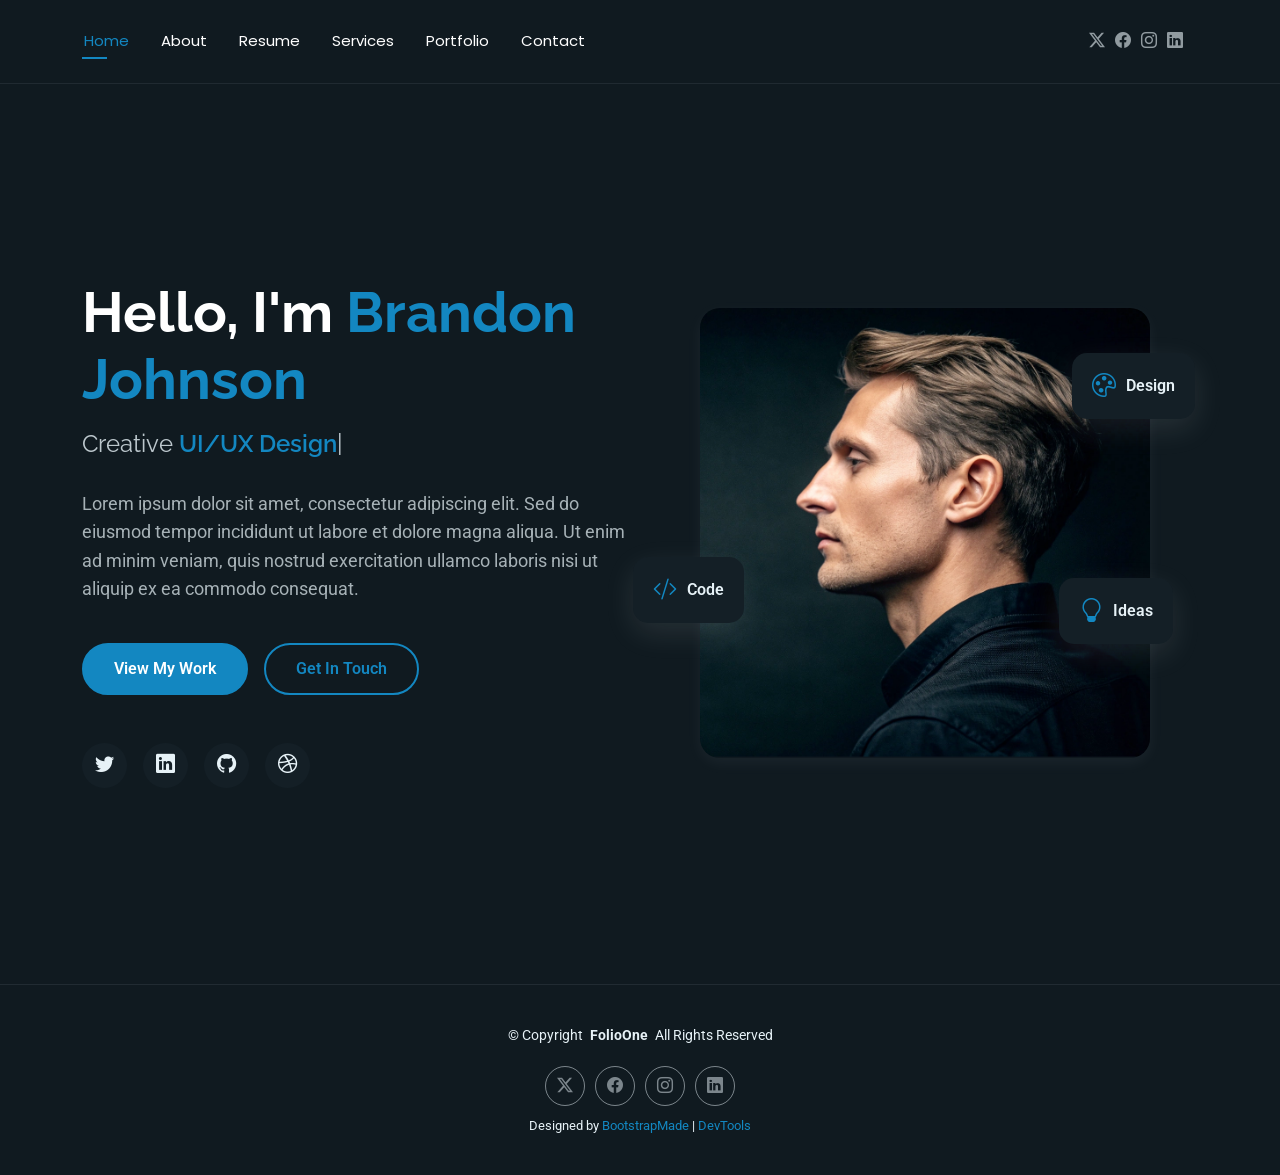
==== index.html @ 1cc1bbe4 "Move portfolio site to repository root Co-authored-by: Copilot <223556219+Copilot@users.noreply.gith" ====
<!DOCTYPE html>
<html lang="en">

<head>
  <meta charset="utf-8">
  <meta content="width=device-width, initial-scale=1.0" name="viewport">
  <title>Index - FolioOne Bootstrap Template</title>
  <meta name="description" content="">
  <meta name="keywords" content="">

  <!-- Favicons -->
  <link href="assets/img/favicon.png" rel="icon">
  <link href="assets/img/apple-touch-icon.png" rel="apple-touch-icon">

  <!-- Fonts -->
  <link href="https://fonts.googleapis.com" rel="preconnect">
  <link href="https://fonts.gstatic.com" rel="preconnect" crossorigin>
  <link href="https://fonts.googleapis.com/css2?family=Roboto:ital,wght@0,100;0,300;0,400;0,500;0,700;0,900;1,100;1,300;1,400;1,500;1,700;1,900&family=Poppins:ital,wght@0,100;0,200;0,300;0,400;0,500;0,600;0,700;0,800;0,900;1,100;1,200;1,300;1,400;1,500;1,600;1,700;1,800;1,900&family=Raleway:ital,wght@0,100;0,200;0,300;0,400;0,500;0,600;0,700;0,800;0,900;1,100;1,200;1,300;1,400;1,500;1,600;1,700;1,800;1,900&display=swap" rel="stylesheet">

  <!-- Vendor CSS Files -->
  <link href="assets/vendor/bootstrap/css/bootstrap.min.css" rel="stylesheet">
  <link href="assets/vendor/bootstrap-icons/bootstrap-icons.css" rel="stylesheet">
  <link href="assets/vendor/aos/aos.css" rel="stylesheet">
  <link href="assets/vendor/swiper/swiper-bundle.min.css" rel="stylesheet">
  <link href="assets/vendor/glightbox/css/glightbox.min.css" rel="stylesheet">

  <!-- Main CSS File -->
  <link href="assets/css/main.css" rel="stylesheet">

  <!-- =======================================================
  * Template Name: FolioOne
  * Template URL: https://bootstrapmade.com/folioone-bootstrap-portfolio-website-template/
  * Updated: Aug 23 2025 with Bootstrap v5.3.7
  * Author: BootstrapMade.com
  * License: https://bootstrapmade.com/license/
  ======================================================== -->
</head>

<body class="index-page">

  <header id="header" class="header d-flex align-items-center light-background sticky-top">
    <div class="container position-relative d-flex align-items-center justify-content-between">

      <!-- <a href="index.html" class="logo d-flex align-items-center me-auto me-xl-0">
      <img src="assets/img/logo.webp" alt="">
      <h1 class="sitename">FolioOne</h1> 
    </a> -->

      <nav id="navmenu" class="navmenu">
        <ul>
          <li><a href="index.html" class="active">Home</a></li>
          <li><a href="about.html">About</a></li>
          <li><a href="resume.html">Resume</a></li>
          <li><a href="services.html">Services</a></li>
          <li><a href="portfolio.html">Portfolio</a></li>
          <li><a href="contact.html">Contact</a></li>
        </ul>
        <i class="mobile-nav-toggle d-xl-none bi bi-list"></i>
      </nav>

      <div class="header-social-links">
        <a href="#" class="twitter"><i class="bi bi-twitter-x"></i></a>
        <a href="#" class="facebook"><i class="bi bi-facebook"></i></a>
        <a href="#" class="instagram"><i class="bi bi-instagram"></i></a>
        <a href="#" class="linkedin"><i class="bi bi-linkedin"></i></a>
      </div>

    </div>
  </header>

  <main class="main">

    <!-- Hero Section -->
    <section id="hero" class="hero section">

      <div class="container" data-aos="fade-up" data-aos-delay="100">

        <div class="row gy-4 align-items-center">
          <div class="col-lg-6 order-2 order-lg-1">
            <div class="hero-content">
              <h1 data-aos="fade-up" data-aos-delay="200">Hello, I'm <span class="highlight">Brandon Johnson</span></h1>
              <h2 data-aos="fade-up" data-aos-delay="300">Creative <span class="typed" data-typed-items="UI/UX Designer, Web Developer, Digital Artist, Brand Strategist"></span></h2>
              <p data-aos="fade-up" data-aos-delay="400">Lorem ipsum dolor sit amet, consectetur adipiscing elit. Sed do eiusmod tempor incididunt ut labore et dolore magna aliqua. Ut enim ad minim veniam, quis nostrud exercitation ullamco laboris nisi ut aliquip ex ea commodo consequat.</p>
              <div class="hero-actions" data-aos="fade-up" data-aos-delay="500">
                <a href="portfolio.html" class="btn btn-primary">View My Work</a>
                <a href="contact.html" class="btn btn-outline">Get In Touch</a>
              </div>
              <div class="social-links" data-aos="fade-up" data-aos-delay="600">
                <a href="#"><i class="bi bi-twitter"></i></a>
                <a href="#"><i class="bi bi-linkedin"></i></a>
                <a href="#"><i class="bi bi-github"></i></a>
                <a href="#"><i class="bi bi-dribbble"></i></a>
              </div>
            </div>
          </div>
          <div class="col-lg-6 order-1 order-lg-2">
            <div class="hero-image" data-aos="zoom-in" data-aos-delay="300">
              <div class="image-wrapper">
                <img src="assets/img/profile/profile-square-11.webp" alt="Sarah Mitchell" class="img-fluid">
                <div class="floating-elements">
                  <div class="floating-card design" data-aos="fade-left" data-aos-delay="700">
                    <i class="bi bi-palette"></i>
                    <span>Design</span>
                  </div>
                  <div class="floating-card code" data-aos="fade-right" data-aos-delay="800">
                    <i class="bi bi-code-slash"></i>
                    <span>Code</span>
                  </div>
                  <div class="floating-card creativity" data-aos="fade-up" data-aos-delay="900">
                    <i class="bi bi-lightbulb"></i>
                    <span>Ideas</span>
                  </div>
                </div>
              </div>
            </div>
          </div>
        </div>

      </div>

    </section><!-- /Hero Section -->

  </main>

  <footer id="footer" class="footer">

    <div class="container">
      <div class="copyright text-center ">
        <p>© <span>Copyright</span> <strong class="px-1 sitename">FolioOne</strong> <span>All Rights Reserved<br></span></p>
      </div>
      <div class="social-links d-flex justify-content-center">
        <a href=""><i class="bi bi-twitter-x"></i></a>
        <a href=""><i class="bi bi-facebook"></i></a>
        <a href=""><i class="bi bi-instagram"></i></a>
        <a href=""><i class="bi bi-linkedin"></i></a>
      </div>
      <div class="credits">
        <!-- All the links in the footer should remain intact. -->
        <!-- You can delete the links only if you've purchased the pro version. -->
        <!-- Licensing information: https://bootstrapmade.com/license/ -->
        <!-- Purchase the pro version with working PHP/AJAX contact form: [buy-url] -->
        Designed by <a href="https://bootstrapmade.com/">BootstrapMade</a> | <a href="https://bootstrapmade.com/tools/">DevTools</a>
      </div>
    </div>

  </footer>

  <!-- Scroll Top -->
  <a href="#" id="scroll-top" class="scroll-top d-flex align-items-center justify-content-center"><i class="bi bi-arrow-up-short"></i></a>

  <!-- Preloader -->
  <div id="preloader"></div>

  <!-- Vendor JS Files -->
  <script src="assets/vendor/bootstrap/js/bootstrap.bundle.min.js"></script>
  <script src="assets/vendor/php-email-form/validate.js"></script>
  <script src="assets/vendor/aos/aos.js"></script>
  <script src="assets/vendor/typed.js/typed.umd.js"></script>
  <script src="assets/vendor/waypoints/noframework.waypoints.js"></script>
  <script src="assets/vendor/purecounter/purecounter_vanilla.js"></script>
  <script src="assets/vendor/swiper/swiper-bundle.min.js"></script>
  <script src="assets/vendor/imagesloaded/imagesloaded.pkgd.min.js"></script>
  <script src="assets/vendor/isotope-layout/isotope.pkgd.min.js"></script>
  <script src="assets/vendor/glightbox/js/glightbox.min.js"></script>

  <!-- Main JS File -->
  <script src="assets/js/main.js"></script>

</body>

</html>
---- assets/css/main.css ----
/**
* Template Name: FolioOne
* Template URL: https://bootstrapmade.com/folioone-bootstrap-portfolio-website-template/
* Updated: Aug 23 2025 with Bootstrap v5.3.7
* Author: BootstrapMade.com
* License: https://bootstrapmade.com/license/
*/

/*--------------------------------------------------------------
# Font & Color Variables
# Help: https://bootstrapmade.com/color-system/
--------------------------------------------------------------*/
/* Fonts */
:root {
  --default-font: "Roboto",  system-ui, -apple-system, "Segoe UI", Roboto, "Helvetica Neue", Arial, "Noto Sans", "Liberation Sans", sans-serif, "Apple Color Emoji", "Segoe UI Emoji", "Segoe UI Symbol", "Noto Color Emoji";
  --heading-font: "Raleway",  sans-serif;
  --nav-font: "Poppins",  sans-serif;
}

/* Global Colors - The following color variables are used throughout the website. Updating them here will change the color scheme of the entire website */
:root { 
  --background-color: #101a20; /* Background color for the entire website, including individual sections */
  --default-color: #e7f2f7; /* Default color used for the majority of the text content across the entire website */
  --heading-color: #ffffff; /* Color for headings, subheadings and title throughout the website */
  --accent-color: #1387c1; /* Accent color that represents your brand on the website. It's used for buttons, links, and other elements that need to stand out */
  --surface-color: #141f26; /* The surface color is used as a background of boxed elements within sections, such as cards, icon boxes, or other elements that require a visual separation from the global background. */
  --contrast-color: #ffffff; /* Contrast color for text, ensuring readability against backgrounds of accent, heading, or default colors. */
}

/* Nav Menu Colors - The following color variables are used specifically for the navigation menu. They are separate from the global colors to allow for more customization options */
:root {
  --nav-color: #ffffff;  /* The default color of the main navmenu links */
  --nav-hover-color: #1387c1; /* Applied to main navmenu links when they are hovered over or active */
  --nav-mobile-background-color: #213642; /* Used as the background color for mobile navigation menu */
  --nav-dropdown-background-color: #051117; /* Used as the background color for dropdown items that appear when hovering over primary navigation items */
  --nav-dropdown-color: #e7f2f7; /* Used for navigation links of the dropdown items in the navigation menu. */
  --nav-dropdown-hover-color: #1387c1; /* Similar to --nav-hover-color, this color is applied to dropdown navigation links when they are hovered over. */
}

/* Color Presets - These classes override global colors when applied to any section or element, providing reuse of the sam color scheme. */

.light-background {
  --background-color: #142027;
  --surface-color: #325264;
}

.dark-background {
  --background-color: #0b1419;
  --default-color: #ffffff;
  --heading-color: #ffffff;
  --surface-color: #252525;
  --contrast-color: #ffffff;
}

/* Smooth scroll */
:root {
  scroll-behavior: smooth;
}

/*--------------------------------------------------------------
# General Styling & Shared Classes
--------------------------------------------------------------*/
body {
  color: var(--default-color);
  background-color: var(--background-color);
  font-family: var(--default-font);
}

a {
  color: var(--accent-color);
  text-decoration: none;
  transition: 0.3s;
}

a:hover {
  color: color-mix(in srgb, var(--accent-color), transparent 25%);
  text-decoration: none;
}

h1,
h2,
h3,
h4,
h5,
h6 {
  color: var(--heading-color);
  font-family: var(--heading-font);
}

/* PHP Email Form Messages
------------------------------*/
.php-email-form .error-message {
  display: none;
  background: #df1529;
  color: #ffffff;
  text-align: left;
  padding: 15px;
  margin-bottom: 24px;
  font-weight: 600;
}

.php-email-form .sent-message {
  display: none;
  color: #ffffff;
  background: #059652;
  text-align: center;
  padding: 15px;
  margin-bottom: 24px;
  font-weight: 600;
}

.php-email-form .loading {
  display: none;
  background: var(--surface-color);
  text-align: center;
  padding: 15px;
  margin-bottom: 24px;
}

.php-email-form .loading:before {
  content: "";
  display: inline-block;
  border-radius: 50%;
  width: 24px;
  height: 24px;
  margin: 0 10px -6px 0;
  border: 3px solid var(--accent-color);
  border-top-color: var(--surface-color);
  animation: php-email-form-loading 1s linear infinite;
}

@keyframes php-email-form-loading {
  0% {
    transform: rotate(0deg);
  }

  100% {
    transform: rotate(360deg);
  }
}

/*--------------------------------------------------------------
# Global Header
--------------------------------------------------------------*/
.header {
  --background-color: rgba(255, 255, 255, 0);
  color: var(--default-color);
  background-color: var(--background-color);
  padding: 15px 0;
  transition: all 0.5s;
  z-index: 997;
  border-bottom: 1px solid color-mix(in srgb, var(--default-color), transparent 92%);
}

.header .logo {
  line-height: 1;
}

.header .logo img {
  max-height: 36px;
  margin-right: 8px;
}

.header .logo h1 {
  font-size: 32px;
  margin: 0;
  font-weight: 400;
  color: var(--heading-color);
}

.header .header-social-links {
  padding-right: 15px;
}

.header .header-social-links a {
  color: color-mix(in srgb, var(--default-color), transparent 40%);
  padding-left: 6px;
  display: inline-block;
  transition: 0.3s;
  font-size: 16px;
}

.header .header-social-links a:hover {
  color: var(--default-color);
}

.header .header-social-links a i {
  line-height: 0px;
}

@media (max-width: 1200px) {
  .header .logo {
    order: 1;
  }

  .header .header-social-links {
    order: 2;
  }

  .header .navmenu {
    order: 3;
  }
}

/* Global Header on Scroll
------------------------------*/
.scrolled .header {
  --background-color: rgba(16, 26, 32, 0.9);
}

/*--------------------------------------------------------------
# Navigation Menu
--------------------------------------------------------------*/
/* Desktop Navigation */
@media (min-width: 1200px) {
  .navmenu {
    padding: 0;
  }

  .navmenu ul {
    margin: 0;
    padding: 0;
    display: flex;
    list-style: none;
    align-items: center;
  }

  .navmenu li {
    position: relative;
  }

  .navmenu>ul>li {
    white-space: nowrap;
    padding: 15px 28px 15px 0;
  }

  .navmenu>ul>li:last-child {
    padding-right: 0;
  }

  .navmenu a,
  .navmenu a:focus {
    color: var(--nav-color);
    font-size: 15px;
    padding: 0 2px;
    font-family: var(--nav-font);
    font-weight: 400;
    display: flex;
    align-items: center;
    justify-content: space-between;
    white-space: nowrap;
    transition: 0.3s;
    position: relative;
  }

  .navmenu a i,
  .navmenu a:focus i {
    font-size: 12px;
    line-height: 0;
    margin-left: 5px;
    transition: 0.3s;
  }

  .navmenu>ul>li>a:before {
    content: "";
    position: absolute;
    height: 2px;
    bottom: -6px;
    left: 0;
    background-color: var(--nav-hover-color);
    visibility: hidden;
    width: 0px;
    transition: all 0.3s ease-in-out 0s;
  }

  .navmenu a:hover:before,
  .navmenu li:hover>a:before,
  .navmenu .active:before {
    visibility: visible;
    width: 25px;
  }

  .navmenu li:hover>a,
  .navmenu .active,
  .navmenu .active:focus {
    color: var(--nav-hover-color);
  }

  .navmenu .dropdown ul {
    margin: 0;
    padding: 10px 0;
    background: var(--nav-dropdown-background-color);
    display: block;
    position: absolute;
    visibility: hidden;
    left: -5px;
    top: 130%;
    opacity: 0;
    transition: 0.3s;
    border-radius: 4px;
    z-index: 99;
    box-shadow: 0px 0px 30px rgba(0, 0, 0, 0.1);
  }

  .navmenu .dropdown ul li {
    min-width: 200px;
  }

  .navmenu .dropdown ul a {
    padding: 10px 20px;
    font-size: 15px;
    text-transform: none;
    color: var(--nav-dropdown-color);
  }

  .navmenu .dropdown ul a i {
    font-size: 12px;
  }

  .navmenu .dropdown ul a:hover,
  .navmenu .dropdown ul .active:hover,
  .navmenu .dropdown ul li:hover>a {
    color: var(--nav-dropdown-hover-color);
  }

  .navmenu .dropdown:hover>ul {
    opacity: 1;
    top: 100%;
    visibility: visible;
  }

  .navmenu .dropdown .dropdown ul {
    top: 0;
    left: -90%;
    visibility: hidden;
  }

  .navmenu .dropdown .dropdown:hover>ul {
    opacity: 1;
    top: 0;
    left: -100%;
    visibility: visible;
  }
}

/* Mobile Navigation */
@media (max-width: 1199px) {
  .mobile-nav-toggle {
    color: var(--nav-color);
    font-size: 28px;
    line-height: 0;
    margin-right: 10px;
    cursor: pointer;
    transition: color 0.3s;
  }

  .navmenu {
    padding: 0;
    z-index: 9997;
  }

  .navmenu ul {
    display: none;
    list-style: none;
    position: absolute;
    inset: 60px 20px 20px 20px;
    padding: 10px 0;
    margin: 0;
    border-radius: 6px;
    background-color: var(--nav-mobile-background-color);
    border: 1px solid color-mix(in srgb, var(--default-color), transparent 90%);
    box-shadow: none;
    overflow-y: auto;
    transition: 0.3s;
    z-index: 9998;
  }

  .navmenu a,
  .navmenu a:focus {
    color: var(--nav-dropdown-color);
    padding: 10px 20px;
    font-family: var(--nav-font);
    font-size: 17px;
    font-weight: 500;
    display: flex;
    align-items: center;
    justify-content: space-between;
    white-space: nowrap;
    transition: 0.3s;
  }

  .navmenu a i,
  .navmenu a:focus i {
    font-size: 12px;
    line-height: 0;
    margin-left: 5px;
    width: 30px;
    height: 30px;
    display: flex;
    align-items: center;
    justify-content: center;
    border-radius: 50%;
    transition: 0.3s;
    background-color: color-mix(in srgb, var(--accent-color), transparent 90%);
  }

  .navmenu a i:hover,
  .navmenu a:focus i:hover {
    background-color: var(--accent-color);
    color: var(--contrast-color);
  }

  .navmenu a:hover,
  .navmenu .active,
  .navmenu .active:focus {
    color: var(--nav-dropdown-hover-color);
  }

  .navmenu .active i,
  .navmenu .active:focus i {
    background-color: var(--accent-color);
    color: var(--contrast-color);
    transform: rotate(180deg);
  }

  .navmenu .dropdown ul {
    position: static;
    display: none;
    z-index: 99;
    padding: 10px 0;
    margin: 10px 20px;
    background-color: var(--nav-dropdown-background-color);
    transition: all 0.5s ease-in-out;
  }

  .navmenu .dropdown ul ul {
    background-color: rgba(33, 37, 41, 0.1);
  }

  .navmenu .dropdown>.dropdown-active {
    display: block;
    background-color: rgba(33, 37, 41, 0.03);
  }

  .mobile-nav-active {
    overflow: hidden;
  }

  .mobile-nav-active .mobile-nav-toggle {
    color: #fff;
    position: absolute;
    font-size: 32px;
    top: 15px;
    right: 15px;
    margin-right: 0;
    z-index: 9999;
  }

  .mobile-nav-active .navmenu {
    position: fixed;
    overflow: hidden;
    inset: 0;
    background: rgba(33, 37, 41, 0.8);
    transition: 0.3s;
  }

  .mobile-nav-active .navmenu>ul {
    display: block;
  }
}

/*--------------------------------------------------------------
# Global Footer
--------------------------------------------------------------*/
.footer {
  color: var(--default-color);
  background-color: var(--background-color);
  font-size: 14px;
  padding: 40px 0;
  position: relative;
  border-top: 1px solid color-mix(in srgb, var(--default-color), transparent 92%);
}

.footer .copyright p {
  margin-bottom: 0;
}

.footer .social-links {
  margin-top: 20px;
}

.footer .social-links a {
  display: flex;
  align-items: center;
  justify-content: center;
  width: 40px;
  height: 40px;
  border-radius: 50%;
  border: 1px solid color-mix(in srgb, var(--default-color), transparent 50%);
  font-size: 16px;
  color: color-mix(in srgb, var(--default-color), transparent 50%);
  margin: 0 5px;
  transition: 0.3s;
}

.footer .social-links a:hover {
  color: var(--accent-color);
  border-color: var(--accent-color);
}

.footer .credits {
  margin-top: 10px;
  font-size: 13px;
  text-align: center;
}

/*--------------------------------------------------------------
# Preloader
--------------------------------------------------------------*/
#preloader {
  position: fixed;
  inset: 0;
  z-index: 9999;
  overflow: hidden;
  background-color: var(--background-color);
  transition: all 0.6s ease-out;
  width: 100%;
  height: 100vh;
}

#preloader:before,
#preloader:after {
  content: "";
  position: absolute;
  border: 4px solid var(--accent-color);
  border-radius: 50%;
  animation: animate-preloader 2s cubic-bezier(0, 0.2, 0.8, 1) infinite;
}

#preloader:after {
  animation-delay: -0.5s;
}

@keyframes animate-preloader {
  0% {
    width: 10px;
    height: 10px;
    top: calc(50% - 5px);
    left: calc(50% - 5px);
    opacity: 1;
  }

  100% {
    width: 72px;
    height: 72px;
    top: calc(50% - 36px);
    left: calc(50% - 36px);
    opacity: 0;
  }
}

/*--------------------------------------------------------------
# Scroll Top Button
--------------------------------------------------------------*/
.scroll-top {
  position: fixed;
  visibility: hidden;
  opacity: 0;
  right: 15px;
  bottom: -15px;
  z-index: 99999;
  background-color: var(--accent-color);
  width: 44px;
  height: 44px;
  border-radius: 50px;
  transition: all 0.4s;
}

.scroll-top i {
  font-size: 24px;
  color: var(--contrast-color);
  line-height: 0;
}

.scroll-top:hover {
  background-color: color-mix(in srgb, var(--accent-color), transparent 20%);
  color: var(--contrast-color);
}

.scroll-top.active {
  visibility: visible;
  opacity: 1;
  bottom: 15px;
}

/*--------------------------------------------------------------
# Disable aos animation delay on mobile devices
--------------------------------------------------------------*/
@media screen and (max-width: 768px) {
  [data-aos-delay] {
    transition-delay: 0 !important;
  }
}

/*--------------------------------------------------------------
# Global Page Titles & Breadcrumbs
--------------------------------------------------------------*/
.page-title {
  color: var(--default-color);
  background-color: var(--background-color);
  position: relative;
}

.page-title .heading {
  padding: 80px 0;
  border-top: 1px solid color-mix(in srgb, var(--default-color), transparent 90%);
}

.page-title .heading h1 {
  font-size: 38px;
  font-weight: 700;
}

.page-title nav {
  background-color: color-mix(in srgb, var(--default-color), transparent 96%);
  padding: 20px 0;
}

.page-title nav ol {
  display: flex;
  flex-wrap: wrap;
  list-style: none;
  padding: 0;
  margin: 0;
  font-size: 16px;
  font-weight: 400;
}

.page-title nav ol li+li {
  padding-left: 10px;
}

.page-title nav ol li+li::before {
  content: "/";
  display: inline-block;
  padding-right: 10px;
  color: color-mix(in srgb, var(--default-color), transparent 70%);
}

/*--------------------------------------------------------------
# Global Sections
--------------------------------------------------------------*/
section,
.section {
  color: var(--default-color);
  background-color: var(--background-color);
  padding: 60px 0;
  scroll-margin-top: 100px;
  overflow: clip;
}

@media (max-width: 1199px) {

  section,
  .section {
    scroll-margin-top: 66px;
  }
}

/*--------------------------------------------------------------
# Global Section Titles
--------------------------------------------------------------*/
.section-title {
  text-align: center;
  padding-bottom: 60px;
  position: relative;
}

.section-title h2 {
  font-size: 3.5rem;
  font-weight: 400;
  line-height: 1.2;
  color: var(--heading-color);
  margin-bottom: 1.5rem;
  letter-spacing: -1px;
}

@media (max-width: 768px) {
  .section-title h2 {
    font-size: 2.5rem;
  }
}

.section-title p {
  font-size: 1.125rem;
  line-height: 1.8;
  color: color-mix(in srgb, var(--default-color), transparent 25%);
  max-width: 900px;
  margin: 0 auto;
  text-wrap: balance;
}

/*--------------------------------------------------------------
# Hero Section
--------------------------------------------------------------*/
.hero {
  padding: 80px 0;
  min-height: 100vh;
  display: flex;
  align-items: center;
}

.hero .hero-content h1 {
  font-size: 3.5rem;
  font-weight: 700;
  margin-bottom: 1rem;
  line-height: 1.2;
}

.hero .hero-content h1 .highlight {
  color: var(--accent-color);
  position: relative;
}

.hero .hero-content h1 .highlight::after {
  content: "";
  position: absolute;
  bottom: 0;
  left: 0;
  width: 100%;
  height: 3px;
  background: linear-gradient(90deg, var(--accent-color), color-mix(in srgb, var(--accent-color), transparent 50%));
  border-radius: 2px;
}

@media (max-width: 768px) {
  .hero .hero-content h1 {
    font-size: 2.5rem;
  }
}

.hero .hero-content h2 {
  font-size: 1.5rem;
  font-weight: 400;
  margin-bottom: 2rem;
  color: color-mix(in srgb, var(--default-color), transparent 20%);
}

.hero .hero-content h2 .typed {
  color: var(--accent-color);
  font-weight: 600;
}

@media (max-width: 768px) {
  .hero .hero-content h2 {
    font-size: 1.25rem;
  }
}

.hero .hero-content p {
  font-size: 1.1rem;
  line-height: 1.6;
  margin-bottom: 2.5rem;
  color: color-mix(in srgb, var(--default-color), transparent 30%);
}

.hero .hero-actions {
  display: flex;
  gap: 1rem;
  margin-bottom: 3rem;
}

.hero .hero-actions .btn {
  padding: 12px 30px;
  border-radius: 50px;
  font-weight: 600;
  text-decoration: none;
  transition: all 0.3s ease;
  border: 2px solid;
}

.hero .hero-actions .btn.btn-primary {
  background: var(--accent-color);
  color: var(--contrast-color);
  border-color: var(--accent-color);
}

.hero .hero-actions .btn.btn-primary:hover {
  background: color-mix(in srgb, var(--accent-color), black 15%);
  border-color: color-mix(in srgb, var(--accent-color), black 15%);
  transform: translateY(-2px);
}

.hero .hero-actions .btn.btn-outline {
  background: transparent;
  color: var(--accent-color);
  border-color: var(--accent-color);
}

.hero .hero-actions .btn.btn-outline:hover {
  transform: translateY(-2px);
}

@media (max-width: 576px) {
  .hero .hero-actions {
    flex-direction: column;
  }

  .hero .hero-actions .btn {
    text-align: center;
  }
}

.hero .social-links {
  display: flex;
  gap: 1rem;
}

.hero .social-links a {
  width: 45px;
  height: 45px;
  background: var(--surface-color);
  border-radius: 50%;
  display: flex;
  align-items: center;
  justify-content: center;
  color: var(--default-color);
  font-size: 1.2rem;
  transition: all 0.3s ease;
}

.hero .social-links a:hover {
  background: var(--accent-color);
  color: var(--contrast-color);
  transform: translateY(-3px);
  box-shadow: 0 8px 25px color-mix(in srgb, var(--accent-color), transparent 70%);
}

.hero .hero-image {
  position: relative;
}

.hero .hero-image .image-wrapper {
  position: relative;
  max-width: 450px;
  margin: 0 auto;
}

.hero .hero-image .image-wrapper img {
  border-radius: 20px;
  box-shadow: 0 5px 15px color-mix(in srgb, var(--default-color), transparent 95%);
  transition: transform 0.3s ease;
}

.hero .hero-image .image-wrapper img:hover {
  transform: scale(1.02);
}

.hero .hero-image .floating-elements {
  position: absolute;
  top: 0;
  left: 0;
  right: 0;
  bottom: 0;
  pointer-events: none;
}

.hero .hero-image .floating-elements .floating-card {
  position: absolute;
  background: var(--surface-color);
  padding: 15px 20px;
  border-radius: 15px;
  box-shadow: 0 10px 30px color-mix(in srgb, var(--default-color), transparent 90%);
  display: flex;
  align-items: center;
  gap: 10px;
  font-weight: 600;
  animation: float 3s ease-in-out infinite;
}

.hero .hero-image .floating-elements .floating-card i {
  font-size: 1.5rem;
  color: var(--accent-color);
}

.hero .hero-image .floating-elements .floating-card.design {
  top: 10%;
  right: -10%;
  animation-delay: 0s;
}

.hero .hero-image .floating-elements .floating-card.code {
  bottom: 30%;
  left: -15%;
  animation-delay: 1s;
}

.hero .hero-image .floating-elements .floating-card.creativity {
  top: 60%;
  right: -5%;
  animation-delay: 2s;
}

@media (max-width: 992px) {
  .hero .hero-image .floating-elements .floating-card {
    display: none;
  }
}

@keyframes float {

  0%,
  100% {
    transform: translateY(0px);
  }

  50% {
    transform: translateY(-10px);
  }
}

@media (max-width: 992px) {
  .hero .hero-content {
    text-align: center;
    margin-bottom: 3rem;
  }
}

/*--------------------------------------------------------------
# About Section
--------------------------------------------------------------*/
.about .intro-content .eyebrow {
  display: inline-block;
  letter-spacing: 0.12em;
  text-transform: uppercase;
  font-size: 12px;
  color: color-mix(in srgb, var(--default-color), transparent 40%);
  margin-bottom: 16px;
}

.about .intro-content .headline {
  font-family: var(--heading-font);
  font-weight: 300;
  line-height: 1.2;
  font-size: clamp(28px, 4vw, 44px);
  margin: 0 0 24px 0;
}

.about .intro-content .lead {
  font-size: 18px;
  line-height: 1.8;
  color: color-mix(in srgb, var(--default-color), transparent 10%);
  margin-bottom: 24px;
}

.about .intro-content p {
  line-height: 1.8;
  margin-bottom: 24px;
  color: color-mix(in srgb, var(--default-color), transparent 5%);
}

.about .intro-content .cta-group {
  display: flex;
  gap: 24px;
  align-items: center;
  margin-top: 24px;
}

.about .intro-content .cta-group .btn-ghost {
  display: inline-flex;
  align-items: center;
  gap: 8px;
  padding: 12px 18px;
  border-radius: 6px;
  color: var(--accent-color);
  background: color-mix(in srgb, var(--accent-color), transparent 92%);
  border: 1px solid color-mix(in srgb, var(--accent-color), transparent 70%);
  transition: 0.3s ease-in-out;
}

.about .intro-content .cta-group .btn-ghost:hover,
.about .intro-content .cta-group .btn-ghost:focus {
  color: var(--contrast-color);
  background: var(--accent-color);
  border-color: var(--accent-color);
  outline: none;
  box-shadow: 0 0 0 3px color-mix(in srgb, var(--accent-color), transparent 70%);
}

.about .intro-content .cta-group .link-underline {
  display: inline-flex;
  align-items: center;
  gap: 8px;
  position: relative;
  color: var(--accent-color);
  padding-bottom: 4px;
  transition: 0.3s ease-in-out;
}

.about .intro-content .cta-group .link-underline::after {
  content: "";
  position: absolute;
  left: 0;
  right: 0;
  bottom: 0;
  height: 1px;
  background: color-mix(in srgb, var(--accent-color), transparent 40%);
  transform: scaleX(0.4);
  transform-origin: left;
  transition: 0.3s ease-in-out;
}

.about .intro-content .cta-group .link-underline:hover,
.about .intro-content .cta-group .link-underline:focus {
  color: color-mix(in srgb, var(--accent-color), transparent 10%);
  outline: none;
}

.about .intro-content .cta-group .link-underline:hover::after,
.about .intro-content .cta-group .link-underline:focus::after {
  transform: scaleX(1);
}

.about .profile-figure {
  margin: 0;
}

.about .profile-figure .profile-photo {
  width: 88%;
  max-width: 440px;
  border-radius: 18px;
  box-shadow: 0 10px 30px color-mix(in srgb, var(--default-color), transparent 92%);
  transform: translateY(0);
  transition: transform 0.3s ease-in-out;
}

.about .profile-figure .profile-caption {
  margin-top: 24px;
  display: flex;
  align-items: center;
  justify-content: center;
}

.about .profile-figure .profile-caption .meta {
  font-size: 14px;
  color: color-mix(in srgb, var(--default-color), transparent 20%);
}

.about .profile-figure .profile-caption .meta .funfact {
  font-size: 13px;
  margin-top: 4px;
  color: color-mix(in srgb, var(--default-color), transparent 35%);
}

.about .profile-figure:hover .profile-photo {
  transform: translateY(-4px);
}

.about .skill-item {
  padding: 24px;
  border-radius: 6px;
  transition: 0.3s ease-in-out;
  background: color-mix(in srgb, var(--surface-color), var(--accent-color) 2%);
  border: 1px solid color-mix(in srgb, var(--default-color), transparent 88%);
  height: 100%;
}

.about .skill-item i {
  font-size: 24px;
  color: var(--accent-color);
  margin-bottom: 16px;
  display: inline-block;
}

.about .skill-item h3 {
  font-size: 16px;
  margin-bottom: 6px;
  font-weight: 500;
}

.about .skill-item p {
  margin: 0;
  font-size: 14px;
  color: color-mix(in srgb, var(--default-color), transparent 25%);
}

.about .skill-item:hover {
  transform: translateY(-3px);
  border-color: color-mix(in srgb, var(--accent-color), transparent 60%);
  box-shadow: 0 10px 30px color-mix(in srgb, var(--default-color), transparent 92%);
}

.about .timeline-item {
  position: relative;
  padding-left: 26px;
}

.about .timeline-item time {
  display: inline-block;
  font-size: 12px;
  letter-spacing: 0.08em;
  text-transform: uppercase;
  color: color-mix(in srgb, var(--default-color), transparent 45%);
  margin-bottom: 6px;
}

.about .timeline-item h4 {
  font-size: 18px;
  font-weight: 400;
  margin: 0 0 6px;
}

.about .timeline-item p {
  font-size: 14px;
  color: color-mix(in srgb, var(--default-color), transparent 25%);
  margin: 0;
}

.about .timeline-item .dot {
  position: absolute;
  left: 0;
  top: 4px;
  width: 10px;
  height: 10px;
  border-radius: 50%;
  background: var(--accent-color);
  box-shadow: 0 0 0 6px color-mix(in srgb, var(--accent-color), transparent 80%);
}

.about .personal-quote {
  padding: 24px 0;
}

.about .personal-quote p {
  font-family: var(--heading-font);
  font-weight: 300;
  font-size: clamp(20px, 3vw, 28px);
  line-height: 1.5;
  color: color-mix(in srgb, var(--default-color), transparent 5%);
  margin: 0 auto;
  max-width: 800px;
}

.about .fact-pill {
  display: flex;
  align-items: center;
  justify-content: center;
  gap: 10px;
  padding: 10px 14px;
  border-radius: 999px;
  border: 1px solid color-mix(in srgb, var(--default-color), transparent 85%);
  background: var(--surface-color);
  color: color-mix(in srgb, var(--default-color), transparent 10%);
  transition: 0.3s ease-in-out;
}

.about .fact-pill i {
  color: var(--accent-color);
}

.about .fact-pill span {
  font-size: 14px;
}

.about .fact-pill:hover {
  transform: translateY(-2px);
  border-color: color-mix(in srgb, var(--accent-color), transparent 60%);
  box-shadow: 0 10px 30px color-mix(in srgb, var(--default-color), transparent 92%);
}

.about .fact-pill:focus-within {
  box-shadow: 0 0 0 3px color-mix(in srgb, var(--accent-color), transparent 70%);
}

@media (max-width: 992px) {
  .about .profile-figure {
    text-align: center !important;
  }

  .about .profile-figure .profile-photo {
    width: 72%;
  }

  .about .intro-content .cta-group {
    flex-wrap: wrap;
  }
}

@media (max-width: 576px) {
  .about .profile-figure .profile-photo {
    width: 100%;
  }
}

/*--------------------------------------------------------------
# Skills Section
--------------------------------------------------------------*/
.skills .skill-box {
  background-color: var(--surface-color);
  padding: 2rem;
  border-radius: 8px;
  box-shadow: 0 0 20px rgba(0, 0, 0, 0.05);
}

.skills .skill-box h3 {
  font-size: 1.2rem;
  margin-bottom: 1rem;
  font-weight: 600;
}

.skills .skill-box p {
  font-size: 0.9rem;
  margin-bottom: 0.8rem;
  opacity: 0.6;
}

.skills .skill-box .progress {
  background-color: color-mix(in srgb, var(--accent-color), transparent 85%);
  border-radius: 50px;
  height: 8px;
  margin-top: 5px;
  overflow: hidden;
}

.skills .skill-box .progress .progress-bar {
  background-color: var(--accent-color);
  height: 100%;
  position: relative;
  border-radius: 50px;
  transition: 0.9s;
  width: 1px;
}

/*--------------------------------------------------------------
# Stats Section
--------------------------------------------------------------*/
.stats .avatars {
  position: relative;
}

.stats .avatars img {
  width: 60px;
  height: 60px;
  border: 3px solid var(--accent-color);
  margin-right: -15px;
  transition: transform 0.3s ease;
}

.stats .avatars img:hover {
  transform: translateY(-5px);
  z-index: 2;
}

.stats .counters h2 {
  color: var(--heading-color);
  font-size: 48px;
  font-weight: 700;
  margin-bottom: 10px;
}

.stats .counters h2 span {
  display: inline-block;
}

.stats .counters p {
  color: var(--default-color);
  font-size: 18px;
  margin: 0;
  opacity: 0.9;
}

@media (max-width: 991px) {
  .stats .row {
    text-align: center;
  }

  .stats .avatars {
    justify-content: center;
    margin-bottom: 40px;
  }

  .stats .counters h2 {
    font-size: 36px;
  }

  .stats .counters p {
    font-size: 16px;
  }

  .stats .counters .col-md-4 {
    margin-bottom: 30px;
  }

  .stats .counters .col-md-4:last-child {
    margin-bottom: 0;
  }
}

@media (max-width: 576px) {
  .stats {
    padding: 60px 0;
  }

  .stats .avatars {
    flex-wrap: wrap;
    justify-content: center;
  }

  .stats .avatars img {
    margin: 0 -8px;
  }
}

/*--------------------------------------------------------------
# Testimonials Section
--------------------------------------------------------------*/
.testimonials .testimonials-carousel,
.testimonials .testimonials-slider {
  overflow: hidden;
}

.testimonials .testimonial-item .testimonial-content {
  border-left: 3px solid var(--accent-color);
  padding-left: 30px;
}

.testimonials .testimonial-item .testimonial-img {
  border-radius: 50%;
  border: 4px solid var(--background-color);
  margin: 0 auto;
}

.testimonials .testimonial-item h3 {
  font-size: 20px;
  font-weight: bold;
  margin: 10px 0 5px 0;
}

.testimonials .testimonial-item h4 {
  font-size: 14px;
  color: color-mix(in srgb, var(--default-color), transparent 40%);
  margin: 0 0 10px 0;
}

.testimonials .testimonial-item .stars i {
  color: #ffc107;
  margin: 0 1px;
}

.testimonials .testimonial-item .quote-icon-left,
.testimonials .testimonial-item .quote-icon-right {
  color: color-mix(in srgb, var(--accent-color), transparent 50%);
  font-size: 26px;
  line-height: 0;
}

.testimonials .testimonial-item .quote-icon-left {
  display: inline-block;
  left: -5px;
  position: relative;
}

.testimonials .testimonial-item .quote-icon-right {
  display: inline-block;
  right: -5px;
  position: relative;
  top: 10px;
  transform: scale(-1, -1);
}

.testimonials .testimonial-item p {
  font-style: italic;
}

.testimonials .swiper-wrapper {
  height: auto;
}

.testimonials .swiper-pagination {
  margin-top: 30px;
  position: relative;
}

.testimonials .swiper-pagination .swiper-pagination-bullet {
  width: 12px;
  height: 12px;
  background-color: color-mix(in srgb, var(--default-color), transparent 85%);
  opacity: 1;
}

.testimonials .swiper-pagination .swiper-pagination-bullet-active {
  background-color: var(--accent-color);
}

/*--------------------------------------------------------------
# Resume Section
--------------------------------------------------------------*/
.resume .resume-item {
  margin-bottom: 3rem;
}

.resume .resume-item .resume-title {
  font-size: 1.75rem;
  font-weight: 700;
  margin-bottom: 1.5rem;
  padding-bottom: 1.5rem;
  position: relative;
  color: var(--heading-color);
}

.resume .resume-item .resume-title::after {
  content: "";
  position: absolute;
  display: block;
  width: 50px;
  height: 3px;
  background: var(--accent-color);
  bottom: 0;
  left: 0;
}

.resume .resume-item .resume-content {
  padding-left: 1.25rem;
  border-left: 2px solid color-mix(in srgb, var(--accent-color), transparent 85%);
}

.resume .resume-item article {
  position: relative;
  margin-bottom: 2.5rem;
}

.resume .resume-item article::before {
  content: "";
  position: absolute;
  width: 16px;
  height: 16px;
  border-radius: 50%;
  left: -1.8rem;
  top: 0.25rem;
  background: var(--background-color);
  border: 2px solid var(--accent-color);
}

.resume .resume-item article h4 {
  font-size: 1.25rem;
  font-weight: 600;
  margin-bottom: 0.5rem;
  color: var(--heading-color);
}

.resume .resume-item article h5 {
  font-size: 1rem;
  background: color-mix(in srgb, var(--accent-color), transparent 92%);
  padding: 0.375rem 0.75rem;
  display: inline-block;
  font-weight: 600;
  margin: 0.5rem 0;
  color: var(--accent-color);
  border-radius: 4px;
}

.resume .resume-item article .institution,
.resume .resume-item article .company {
  font-size: 1rem;
  margin-bottom: 1rem;
  color: color-mix(in srgb, var(--default-color), transparent 25%);
}

.resume .resume-item article p {
  margin-bottom: 1rem;
}

.resume .resume-item article ul {
  padding-left: 1.25rem;
  margin-bottom: 0;
}

.resume .resume-item article ul li {
  padding-bottom: 0.75rem;
  position: relative;
}

.resume .resume-item article ul li:last-child {
  padding-bottom: 0;
}

.resume .skill-item {
  margin-bottom: 2rem;
}

.resume .skill-item h4 {
  font-size: 1rem;
  font-weight: 600;
  margin-bottom: 0.75rem;
  color: var(--heading-color);
}

.resume .skill-item .progress {
  height: 0.75rem;
  background-color: color-mix(in srgb, var(--accent-color), transparent 92%);
  border-radius: 1rem;
  overflow: visible;
}

.resume .skill-item .progress .progress-bar {
  background-color: var(--accent-color);
  position: relative;
  border-radius: 1rem;
  width: 0;
  transition: width 1s ease;
}

.resume .skill-item .progress .progress-bar::after {
  content: attr(aria-valuenow) "%";
  position: absolute;
  right: 0;
  top: -1.75rem;
  font-size: 0.875rem;
  font-weight: 600;
  color: var(--accent-color);
}

@media (max-width: 991.98px) {
  .resume .resume-item {
    margin-bottom: 2rem;
  }
}

@media (max-width: 767.98px) {
  .resume .resume-content {
    padding-left: 1rem !important;
  }

  .resume article::before {
    left: -2rem !important;
  }
}

/*--------------------------------------------------------------
# Services Section
--------------------------------------------------------------*/
.services .service-item {
  display: flex;
  background-color: var(--surface-color);
  border-radius: 12px;
  padding: 2rem;
  height: 100%;
  position: relative;
  overflow: hidden;
  box-shadow: 0 5px 20px rgba(0, 0, 0, 0.03);
  transition: all 0.4s ease;
}

.services .service-item::before {
  content: "";
  position: absolute;
  left: 0;
  top: 0;
  height: 100%;
  width: 4px;
  background-color: var(--accent-color);
  transform: scaleY(0);
  transform-origin: bottom;
  transition: transform 0.4s cubic-bezier(0.65, 0, 0.35, 1);
}

.services .service-item:hover {
  box-shadow: 0 10px 30px rgba(0, 0, 0, 0.08);
  transform: translateY(-5px);
}

.services .service-item:hover::before {
  transform: scaleY(1);
}

.services .service-item:hover .service-icon {
  background-color: var(--accent-color);
  color: var(--contrast-color);
  transform: rotateY(180deg);
}

.services .service-item:hover .service-icon i {
  transform: rotateY(180deg);
}

.services .service-item:hover .service-link i {
  transform: translateX(5px);
}

.services .service-icon {
  flex-shrink: 0;
  width: 70px;
  height: 70px;
  border-radius: 12px;
  background-color: color-mix(in srgb, var(--accent-color), transparent 90%);
  color: var(--accent-color);
  display: flex;
  align-items: center;
  justify-content: center;
  margin-right: 1.5rem;
  transition: all 0.5s ease;
}

.services .service-icon i {
  font-size: 2rem;
  transition: transform 0.5s ease;
}

.services .service-content {
  flex-grow: 1;
}

.services .service-content h3 {
  font-size: 1.4rem;
  margin-bottom: 1rem;
  font-weight: 700;
  color: var(--heading-color);
}

.services .service-content p {
  margin-bottom: 1.25rem;
  color: color-mix(in srgb, var(--default-color), transparent 20%);
}

.services .service-link {
  display: inline-flex;
  align-items: center;
  color: var(--accent-color);
  font-weight: 600;
  text-decoration: none;
  transition: color 0.3s ease;
}

.services .service-link span {
  margin-right: 0.5rem;
}

.services .service-link i {
  transition: transform 0.3s ease;
}

.services .service-link:hover {
  color: color-mix(in srgb, var(--accent-color), transparent 25%);
}

@media (max-width: 767.98px) {
  .services .service-item {
    padding: 1.5rem;
    margin-bottom: 1rem;
  }

  .services .service-icon {
    width: 60px;
    height: 60px;
    margin-right: 1rem;
  }

  .services .service-icon i {
    font-size: 1.5rem;
  }

  .services .service-content h3 {
    font-size: 1.2rem;
    margin-bottom: 0.75rem;
  }

  .services .service-content p {
    margin-bottom: 1rem;
    font-size: 0.95rem;
  }
}

@media (max-width: 575.98px) {
  .services .service-item {
    flex-direction: column;
    text-align: center;
  }

  .services .service-item::before {
    width: 100%;
    height: 4px;
    transform: scaleX(0);
    transform-origin: left;
  }

  .services .service-item:hover::before {
    transform: scaleX(1);
  }

  .services .service-icon {
    margin-right: 0;
    margin-bottom: 1.25rem;
  }

  .services .service-link {
    justify-content: center;
  }
}

/*--------------------------------------------------------------
# Service Details Section
--------------------------------------------------------------*/
.service-details .service-hero {
  margin-bottom: 4rem;
}

.service-details .service-hero .service-meta {
  display: flex;
  align-items: center;
  gap: 1rem;
  margin-bottom: 1.5rem;
}

.service-details .service-hero .service-meta .service-category {
  background: color-mix(in srgb, var(--accent-color), transparent 85%);
  color: var(--accent-color);
  padding: 0.5rem 1rem;
  border-radius: 20px;
  font-size: 0.85rem;
  font-weight: 500;
  letter-spacing: 0.5px;
}

.service-details .service-hero .service-meta .reading-time {
  color: color-mix(in srgb, var(--default-color), transparent 50%);
  font-size: 0.9rem;
  font-weight: 300;
}

.service-details .service-hero h1 {
  font-size: 3.5rem;
  font-weight: 300;
  line-height: 1.2;
  margin-bottom: 1.5rem;
  color: var(--heading-color);
  letter-spacing: -0.02em;
}

.service-details .service-hero .service-description {
  font-size: 1.25rem;
  line-height: 1.7;
  color: color-mix(in srgb, var(--default-color), transparent 25%);
  font-weight: 300;
  margin: 0;
}

.service-details .service-visual {
  margin-bottom: 4rem;
  overflow: hidden;
  border-radius: 4px;
}

.service-details .service-visual img {
  width: 100%;
  height: 400px;
  object-fit: cover;
  transition: transform 0.5s ease;
}

.service-details .service-visual img:hover {
  transform: scale(1.02);
}

.service-details .service-narrative {
  margin-bottom: 5rem;
}

.service-details .service-narrative h3 {
  font-size: 2rem;
  font-weight: 300;
  margin-bottom: 2rem;
  color: var(--heading-color);
  letter-spacing: -0.01em;
}

.service-details .service-narrative p {
  font-size: 1.1rem;
  line-height: 1.8;
  margin-bottom: 2rem;
  color: var(--default-color);
  font-weight: 300;
}

.service-details .benefits-grid {
  display: grid;
  grid-template-columns: repeat(auto-fit, minmax(280px, 1fr));
  gap: 2.5rem;
  margin-top: 3rem;
}

.service-details .benefits-grid .benefit-card {
  text-align: center;
  padding: 0;
}

.service-details .benefits-grid .benefit-card .benefit-icon {
  width: 60px;
  height: 60px;
  background: color-mix(in srgb, var(--accent-color), transparent 90%);
  border-radius: 50%;
  display: flex;
  align-items: center;
  justify-content: center;
  margin: 0 auto 1.5rem;
  transition: all 0.3s ease;
}

.service-details .benefits-grid .benefit-card .benefit-icon i {
  font-size: 1.5rem;
  color: var(--accent-color);
}

.service-details .benefits-grid .benefit-card:hover .benefit-icon {
  background: var(--accent-color);
  transform: translateY(-2px);
}

.service-details .benefits-grid .benefit-card:hover .benefit-icon i {
  color: var(--contrast-color);
}

.service-details .benefits-grid .benefit-card h4 {
  font-size: 1.2rem;
  font-weight: 400;
  margin-bottom: 1rem;
  color: var(--heading-color);
}

.service-details .benefits-grid .benefit-card p {
  font-size: 1rem;
  line-height: 1.6;
  color: color-mix(in srgb, var(--default-color), transparent 30%);
  margin: 0;
}

.service-details .timeline-section {
  margin-bottom: 4rem;
}

.service-details .timeline-section h3 {
  font-size: 2rem;
  font-weight: 300;
  margin-bottom: 3rem;
  color: var(--heading-color);
  letter-spacing: -0.01em;
}

.service-details .timeline-section .timeline {
  position: relative;
}

.service-details .timeline-section .timeline::before {
  content: "";
  position: absolute;
  left: 30px;
  top: 0;
  bottom: 0;
  width: 1px;
  background: color-mix(in srgb, var(--default-color), transparent 85%);
}

.service-details .timeline-section .timeline .timeline-item {
  position: relative;
  padding-left: 80px;
  margin-bottom: 3rem;
}

.service-details .timeline-section .timeline .timeline-item:last-child {
  margin-bottom: 0;
}

.service-details .timeline-section .timeline .timeline-item .timeline-marker {
  position: absolute;
  left: 0;
  top: 0;
  width: 60px;
  height: 60px;
  background: var(--surface-color);
  border: 2px solid color-mix(in srgb, var(--accent-color), transparent 70%);
  border-radius: 50%;
  display: flex;
  align-items: center;
  justify-content: center;
  z-index: 1;
}

.service-details .timeline-section .timeline .timeline-item .timeline-marker span {
  font-size: 1.2rem;
  font-weight: 500;
  color: var(--accent-color);
}

.service-details .timeline-section .timeline .timeline-item .timeline-content h4 {
  font-size: 1.3rem;
  font-weight: 400;
  margin-bottom: 0.75rem;
  color: var(--heading-color);
}

.service-details .timeline-section .timeline .timeline-item .timeline-content p {
  font-size: 1rem;
  line-height: 1.6;
  margin-bottom: 0.5rem;
  color: var(--default-color);
}

.service-details .timeline-section .timeline .timeline-item .timeline-content small {
  color: color-mix(in srgb, var(--default-color), transparent 40%);
  font-size: 0.9rem;
  font-weight: 500;
}

.service-details .service-sidebar {
  padding-left: 2rem;
}

@media (max-width: 992px) {
  .service-details .service-sidebar {
    padding-left: 0;
    margin-top: 4rem;
  }
}

.service-details .overview-card,
.service-details .success-story,
.service-details .consultation-form {
  background: var(--surface-color);
  border-radius: 8px;
  padding: 2.5rem;
  margin-bottom: 2.5rem;
  border: 1px solid color-mix(in srgb, var(--default-color), transparent 93%);
  transition: all 0.3s ease;
}

.service-details .overview-card:hover,
.service-details .success-story:hover,
.service-details .consultation-form:hover {
  border-color: color-mix(in srgb, var(--accent-color), transparent 80%);
}

.service-details .overview-card .overview-header h4 {
  font-size: 1.4rem;
  font-weight: 400;
  margin-bottom: 2rem;
  color: var(--heading-color);
}

.service-details .overview-card .overview-stats {
  display: grid;
  grid-template-columns: repeat(3, 1fr);
  gap: 1.5rem;
  margin-bottom: 2rem;
}

.service-details .overview-card .overview-stats .stat-item {
  text-align: center;
}

.service-details .overview-card .overview-stats .stat-item .stat-number {
  font-size: 2rem;
  font-weight: 300;
  color: var(--accent-color);
  line-height: 1;
  margin-bottom: 0.5rem;
}

.service-details .overview-card .overview-stats .stat-item .stat-label {
  font-size: 0.85rem;
  color: color-mix(in srgb, var(--default-color), transparent 40%);
  font-weight: 500;
  text-transform: uppercase;
  letter-spacing: 0.5px;
}

.service-details .overview-card .overview-details {
  border-top: 1px solid color-mix(in srgb, var(--default-color), transparent 90%);
  padding-top: 1.5rem;
}

.service-details .overview-card .overview-details .detail-row {
  display: flex;
  justify-content: space-between;
  align-items: center;
  margin-bottom: 1rem;
}

.service-details .overview-card .overview-details .detail-row:last-child {
  margin-bottom: 0;
}

.service-details .overview-card .overview-details .detail-row .detail-label {
  font-size: 0.95rem;
  color: color-mix(in srgb, var(--default-color), transparent 30%);
  font-weight: 400;
}

.service-details .overview-card .overview-details .detail-row .detail-value {
  font-size: 0.95rem;
  color: var(--heading-color);
  font-weight: 500;
}

.service-details .success-story .story-quote p {
  font-size: 1.1rem;
  line-height: 1.7;
  color: color-mix(in srgb, var(--default-color), transparent 20%);
  font-style: italic;
  margin-bottom: 2rem;
}

.service-details .success-story .story-author {
  display: flex;
  align-items: center;
  gap: 1rem;
  margin-bottom: 1.5rem;
}

.service-details .success-story .story-author .author-avatar {
  width: 50px;
  height: 50px;
  border-radius: 50%;
  object-fit: cover;
}

.service-details .success-story .story-author .author-details h5 {
  font-size: 1rem;
  font-weight: 500;
  margin-bottom: 0.25rem;
  color: var(--heading-color);
}

.service-details .success-story .story-author .author-details span {
  display: block;
  font-size: 0.9rem;
  color: color-mix(in srgb, var(--default-color), transparent 40%);
  margin-bottom: 0.25rem;
}

.service-details .success-story .story-author .author-details small {
  font-size: 0.8rem;
  color: color-mix(in srgb, var(--default-color), transparent 50%);
}

.service-details .success-story .story-metrics {
  display: grid;
  grid-template-columns: repeat(2, 1fr);
  gap: 1rem;
  padding-top: 1.5rem;
  border-top: 1px solid color-mix(in srgb, var(--default-color), transparent 90%);
}

.service-details .success-story .story-metrics .metric {
  text-align: center;
}

.service-details .success-story .story-metrics .metric .metric-value {
  font-size: 1.5rem;
  font-weight: 500;
  color: var(--accent-color);
  display: block;
  margin-bottom: 0.25rem;
}

.service-details .success-story .story-metrics .metric .metric-label {
  font-size: 0.8rem;
  color: color-mix(in srgb, var(--default-color), transparent 40%);
  text-transform: uppercase;
  letter-spacing: 0.5px;
}

.service-details .consultation-form .form-header {
  margin-bottom: 2rem;
}

.service-details .consultation-form .form-header h4 {
  font-size: 1.4rem;
  font-weight: 400;
  margin-bottom: 0.75rem;
  color: var(--heading-color);
}

.service-details .consultation-form .form-header p {
  font-size: 0.95rem;
  line-height: 1.6;
  color: color-mix(in srgb, var(--default-color), transparent 30%);
  margin: 0;
}

.service-details .consultation-form .form-group {
  margin-bottom: 1.5rem;
}

.service-details .consultation-form .form-input {
  width: 100%;
  padding: 1rem;
  border: 1px solid color-mix(in srgb, var(--default-color), transparent 85%);
  border-radius: 4px;
  font-size: 0.95rem;
  transition: all 0.3s ease;
  background: transparent;
}

.service-details .consultation-form .form-input:focus {
  outline: none;
  border-color: var(--accent-color);
  box-shadow: 0 0 0 3px color-mix(in srgb, var(--accent-color), transparent 90%);
}

.service-details .consultation-form input[type=text],
.service-details .consultation-form input[type=email],
.service-details .consultation-form input[type=tel],
.service-details .consultation-form select,
.service-details .consultation-form textarea {
  color: var(--default-color);
  background-color: var(--surface-color);
  font-size: 14px;
  border-color: color-mix(in srgb, var(--default-color), transparent 80%);
}

.service-details .consultation-form input[type=text]:focus,
.service-details .consultation-form input[type=email]:focus,
.service-details .consultation-form input[type=tel]:focus,
.service-details .consultation-form select:focus,
.service-details .consultation-form textarea:focus {
  border-color: var(--accent-color);
}

.service-details .consultation-form input[type=text]::placeholder,
.service-details .consultation-form input[type=email]::placeholder,
.service-details .consultation-form input[type=tel]::placeholder,
.service-details .consultation-form select::placeholder,
.service-details .consultation-form textarea::placeholder {
  color: color-mix(in srgb, var(--default-color), transparent 70%);
}

.service-details .consultation-form .btn-consultation {
  background: var(--accent-color);
  color: var(--contrast-color);
  border: none;
  padding: 1rem 2rem;
  border-radius: 4px;
  font-size: 0.95rem;
  font-weight: 500;
  width: 100%;
  display: flex;
  align-items: center;
  justify-content: center;
  gap: 0.5rem;
  transition: all 0.3s ease;
  text-transform: none;
}

.service-details .consultation-form .btn-consultation:hover {
  background: color-mix(in srgb, var(--accent-color), transparent 10%);
  transform: translateY(-1px);
}

.service-details .consultation-form .btn-consultation i {
  font-size: 0.9rem;
}

@media (max-width: 768px) {
  .service-details .service-hero h1 {
    font-size: 2.5rem;
  }

  .service-details .service-hero .service-description {
    font-size: 1.1rem;
  }

  .service-details .service-visual img {
    height: 250px;
  }

  .service-details .benefits-grid {
    grid-template-columns: 1fr;
    gap: 2rem;
  }

  .service-details .timeline-section .timeline::before {
    left: 20px;
  }

  .service-details .timeline-section .timeline .timeline-item {
    padding-left: 60px;
  }

  .service-details .timeline-section .timeline .timeline-item .timeline-marker {
    width: 40px;
    height: 40px;
  }

  .service-details .timeline-section .timeline .timeline-item .timeline-marker span {
    font-size: 1rem;
  }

  .service-details .overview-card .overview-stats {
    grid-template-columns: 1fr;
    gap: 1rem;
  }
}

/*--------------------------------------------------------------
# Portfolio Section
--------------------------------------------------------------*/
.portfolio .portfolio-filters {
  display: flex;
  justify-content: center;
  flex-wrap: wrap;
  gap: 10px;
  margin-bottom: 30px;
  padding: 0;
  list-style: none;
}

.portfolio .portfolio-filters li {
  padding: 8px 20px;
  font-size: 0.95rem;
  font-weight: 500;
  border-radius: 30px;
  cursor: pointer;
  transition: all 0.3s ease;
  background-color: color-mix(in srgb, var(--accent-color), transparent 90%);
  color: var(--accent-color);
}

.portfolio .portfolio-filters li:hover {
  background-color: color-mix(in srgb, var(--accent-color), transparent 80%);
}

.portfolio .portfolio-filters li.filter-active {
  background-color: var(--accent-color);
  color: var(--contrast-color);
}

.portfolio .portfolio-card {
  background-color: var(--surface-color);
  border-radius: 10px;
  overflow: hidden;
  box-shadow: 0 5px 15px rgba(0, 0, 0, 0.05);
  margin-bottom: 30px;
  transition: all 0.3s ease;
}

.portfolio .portfolio-card:hover {
  transform: translateY(-10px);
  box-shadow: 0 10px 30px rgba(0, 0, 0, 0.1);
}

.portfolio .portfolio-card:hover .portfolio-img .portfolio-overlay {
  opacity: 1;
}

.portfolio .portfolio-card:hover .portfolio-img img {
  transform: scale(1.1);
}

.portfolio .portfolio-card .portfolio-img {
  position: relative;
  overflow: hidden;
}

.portfolio .portfolio-card .portfolio-img img {
  width: 100%;
  height: auto;
  transition: transform 0.5s ease;
}

.portfolio .portfolio-card .portfolio-img .portfolio-overlay {
  position: absolute;
  top: 0;
  left: 0;
  width: 100%;
  height: 100%;
  background: rgba(0, 0, 0, 0.6);
  display: flex;
  align-items: center;
  justify-content: center;
  gap: 15px;
  opacity: 0;
  transition: all 0.3s ease;
}

.portfolio .portfolio-card .portfolio-img .portfolio-overlay a {
  width: 45px;
  height: 45px;
  background-color: var(--accent-color);
  color: var(--contrast-color);
  border-radius: 50%;
  display: flex;
  align-items: center;
  justify-content: center;
  font-size: 1.2rem;
  transition: all 0.3s ease;
}

.portfolio .portfolio-card .portfolio-img .portfolio-overlay a:hover {
  background-color: color-mix(in srgb, var(--accent-color), #fff 20%);
  transform: translateY(-5px);
}

.portfolio .portfolio-card .portfolio-info {
  padding: 20px;
}

.portfolio .portfolio-card .portfolio-info h4 {
  font-size: 1.2rem;
  font-weight: 700;
  margin-bottom: 5px;
  color: var(--heading-color);
}

.portfolio .portfolio-card .portfolio-info p {
  font-size: 0.9rem;
  color: var(--default-color);
  margin-bottom: 10px;
}

.portfolio .portfolio-card .portfolio-info .portfolio-tags {
  display: flex;
  flex-wrap: wrap;
  gap: 8px;
}

.portfolio .portfolio-card .portfolio-info .portfolio-tags span {
  font-size: 0.8rem;
  padding: 4px 12px;
  border-radius: 20px;
  background-color: color-mix(in srgb, var(--accent-color), transparent 90%);
  color: var(--accent-color);
}

.portfolio .btn-primary {
  background-color: var(--accent-color);
  border-color: var(--accent-color);
  color: var(--contrast-color);
  padding: 12px 30px;
  font-weight: 600;
  border-radius: 5px;
  transition: all 0.3s ease;
}

.portfolio .btn-primary:hover {
  background-color: color-mix(in srgb, var(--accent-color), #000 10%);
  border-color: color-mix(in srgb, var(--accent-color), #000 10%);
  transform: translateY(-3px);
  box-shadow: 0 5px 15px rgba(0, 0, 0, 0.1);
}

/*--------------------------------------------------------------
# Portfolio Details Section
--------------------------------------------------------------*/
.portfolio-details {
  --section-spacing: 2.5rem;
}

.portfolio-details .portfolio-details-media {
  position: relative;
}

.portfolio-details .portfolio-details-media .main-image {
  margin-bottom: 1rem;
  border-radius: 20px;
  overflow: hidden;
  box-shadow: 0 10px 30px rgba(0, 0, 0, 0.08);
}

.portfolio-details .portfolio-details-media .main-image .portfolio-details-slider {
  position: relative;
}

.portfolio-details .portfolio-details-media .main-image .portfolio-details-slider .swiper-wrapper {
  height: auto !important;
}

.portfolio-details .portfolio-details-media .main-image .portfolio-details-slider .swiper-slide img {
  aspect-ratio: 3/2;
  object-fit: cover;
  width: 100%;
}

.portfolio-details .portfolio-details-media .main-image .portfolio-details-slider .swiper-button-next,
.portfolio-details .portfolio-details-media .main-image .portfolio-details-slider .swiper-button-prev {
  background-color: var(--contrast-color);
  width: 40px;
  height: 40px;
  border-radius: 50%;
  transition: all 0.3s ease;
}

.portfolio-details .portfolio-details-media .main-image .portfolio-details-slider .swiper-button-next:after,
.portfolio-details .portfolio-details-media .main-image .portfolio-details-slider .swiper-button-prev:after {
  font-size: 16px;
  color: var(--accent-color);
  font-weight: bold;
}

.portfolio-details .portfolio-details-media .main-image .portfolio-details-slider .swiper-button-next:hover,
.portfolio-details .portfolio-details-media .main-image .portfolio-details-slider .swiper-button-prev:hover {
  background-color: var(--accent-color);
}

.portfolio-details .portfolio-details-media .main-image .portfolio-details-slider .swiper-button-next:hover:after,
.portfolio-details .portfolio-details-media .main-image .portfolio-details-slider .swiper-button-prev:hover:after {
  color: var(--contrast-color);
}

.portfolio-details .portfolio-details-media .thumbnail-grid img {
  height: 80px;
  object-fit: cover;
  border-radius: 8px;
  cursor: pointer;
  transition: all 0.3s ease;
  box-shadow: 0 4px 10px rgba(0, 0, 0, 0.05);
}

.portfolio-details .portfolio-details-media .thumbnail-grid img:hover {
  transform: translateY(-5px);
  box-shadow: 0 8px 15px rgba(0, 0, 0, 0.1);
}

.portfolio-details .portfolio-details-media .tech-stack-badges {
  display: flex;
  flex-wrap: wrap;
  gap: 10px;
  margin-top: 1.5rem;
}

.portfolio-details .portfolio-details-media .tech-stack-badges span {
  display: inline-block;
  padding: 6px 12px;
  font-size: 13px;
  font-weight: 500;
  border-radius: 20px;
  background-color: color-mix(in srgb, var(--heading-color), transparent 85%);
  color: var(--heading-color);
  transition: all 0.3s ease;
}

.portfolio-details .portfolio-details-media .tech-stack-badges span:hover {
  background-color: color-mix(in srgb, var(--heading-color), transparent 70%);
  transform: translateY(-2px);
}

.portfolio-details .portfolio-details-content {
  padding: 0 0 0 2rem;
  height: 100%;
  display: flex;
  flex-direction: column;
}

.portfolio-details .portfolio-details-content .project-meta {
  display: flex;
  flex-wrap: wrap;
  justify-content: space-between;
  margin-bottom: 1.5rem;
}

.portfolio-details .portfolio-details-content .project-meta .badge-wrapper .project-badge {
  display: inline-block;
  padding: 8px 16px;
  background-color: color-mix(in srgb, var(--accent-color), transparent 90%);
  color: var(--accent-color);
  border-radius: 30px;
  font-weight: 600;
  font-size: 14px;
}

.portfolio-details .portfolio-details-content .project-meta .date-client {
  display: flex;
  gap: 1.5rem;
}

.portfolio-details .portfolio-details-content .project-meta .date-client .meta-item {
  display: flex;
  align-items: center;
  font-size: 14px;
  color: color-mix(in srgb, var(--default-color), transparent 30%);
}

.portfolio-details .portfolio-details-content .project-meta .date-client .meta-item i {
  margin-right: 6px;
  color: var(--accent-color);
}

.portfolio-details .portfolio-details-content .project-title {
  font-size: 2.2rem;
  margin-bottom: 1rem;
  font-weight: 700;
  line-height: 1.2;
  color: var(--heading-color);
}

.portfolio-details .portfolio-details-content .project-website {
  display: flex;
  align-items: center;
  margin-bottom: 1.5rem;
}

.portfolio-details .portfolio-details-content .project-website i {
  font-size: 22px;
  color: var(--accent-color);
  margin-right: 8px;
}

.portfolio-details .portfolio-details-content .project-website a {
  font-weight: 500;
  transition: all 0.3s;
}

.portfolio-details .portfolio-details-content .project-website a:hover {
  letter-spacing: 0.5px;
}

.portfolio-details .portfolio-details-content .project-overview {
  margin-bottom: var(--section-spacing);
}

.portfolio-details .portfolio-details-content .project-overview .lead {
  font-size: 1.1rem;
  line-height: 1.7;
  color: color-mix(in srgb, var(--default-color), transparent 15%);
  margin-bottom: 1.5rem;
}

.portfolio-details .portfolio-details-content .project-overview .project-accordion .accordion-item {
  border: none;
  background: none;
  margin-bottom: 10px;
}

.portfolio-details .portfolio-details-content .project-overview .project-accordion .accordion-item .accordion-header .accordion-button {
  padding: 1rem;
  font-weight: 600;
  font-size: 1rem;
  color: var(--heading-color);
  background-color: color-mix(in srgb, var(--surface-color), transparent 70%);
  border-radius: 8px !important;
  box-shadow: none;
}

.portfolio-details .portfolio-details-content .project-overview .project-accordion .accordion-item .accordion-header .accordion-button:not(.collapsed) {
  background-color: var(--surface-color);
  color: var(--accent-color);
  border-bottom-left-radius: 0 !important;
  border-bottom-right-radius: 0 !important;
  box-shadow: 0 4px 10px rgba(0, 0, 0, 0.03);
}

.portfolio-details .portfolio-details-content .project-overview .project-accordion .accordion-item .accordion-header .accordion-button:not(.collapsed) i {
  color: var(--accent-color);
}

.portfolio-details .portfolio-details-content .project-overview .project-accordion .accordion-item .accordion-header .accordion-button::after {
  background-size: 14px;
  width: 14px;
  height: 14px;
}

.portfolio-details .portfolio-details-content .project-overview .project-accordion .accordion-item .accordion-header .accordion-button i {
  font-size: 1.1rem;
}

.portfolio-details .portfolio-details-content .project-overview .project-accordion .accordion-item .accordion-body {
  padding: 1rem;
  background-color: var(--surface-color);
  border-bottom-left-radius: 8px;
  border-bottom-right-radius: 8px;
}

.portfolio-details .portfolio-details-content .project-overview .project-accordion .accordion-item .accordion-body p {
  margin-bottom: 0;
  color: color-mix(in srgb, var(--default-color), transparent 25%);
  line-height: 1.6;
}

.portfolio-details .portfolio-details-content .project-features {
  margin-bottom: var(--section-spacing);
}

.portfolio-details .portfolio-details-content .project-features h3 {
  display: flex;
  align-items: center;
  font-size: 1.25rem;
  margin-bottom: 1.2rem;
}

.portfolio-details .portfolio-details-content .project-features h3 i {
  margin-right: 10px;
  color: var(--accent-color);
  font-size: 1.1em;
}

.portfolio-details .portfolio-details-content .project-features .feature-list {
  list-style: none;
  padding-left: 0;
}

.portfolio-details .portfolio-details-content .project-features .feature-list li {
  display: flex;
  align-items: center;
  padding: 8px 0;
  font-size: 15px;
  color: color-mix(in srgb, var(--default-color), transparent 15%);
}

.portfolio-details .portfolio-details-content .project-features .feature-list li i {
  color: var(--accent-color);
  margin-right: 10px;
  font-size: 1.1em;
}

.portfolio-details .portfolio-details-content .cta-buttons {
  display: flex;
  flex-wrap: wrap;
  gap: 1rem;
  margin-top: auto;
}

.portfolio-details .portfolio-details-content .cta-buttons .btn-view-project {
  padding: 12px 28px;
  background-color: var(--accent-color);
  color: var(--contrast-color);
  border-radius: 30px;
  font-weight: 500;
  transition: all 0.3s ease;
}

.portfolio-details .portfolio-details-content .cta-buttons .btn-view-project:hover {
  background-color: color-mix(in srgb, var(--accent-color), black 15%);
  transform: translateY(-3px);
  box-shadow: 0 8px 15px rgba(0, 0, 0, 0.1);
}

.portfolio-details .portfolio-details-content .cta-buttons .btn-next-project {
  padding: 12px 28px;
  background-color: color-mix(in srgb, var(--heading-color), transparent 90%);
  color: var(--heading-color);
  border-radius: 30px;
  font-weight: 500;
  transition: all 0.3s ease;
  display: flex;
  align-items: center;
  gap: 8px;
}

.portfolio-details .portfolio-details-content .cta-buttons .btn-next-project i {
  transition: transform 0.3s ease;
}

.portfolio-details .portfolio-details-content .cta-buttons .btn-next-project:hover {
  background-color: color-mix(in srgb, var(--heading-color), transparent 80%);
}

.portfolio-details .portfolio-details-content .cta-buttons .btn-next-project:hover i {
  transform: translateX(3px);
}

@media (max-width: 1199.98px) {
  .portfolio-details .portfolio-details-content {
    padding-left: 1rem;
  }
}

@media (max-width: 991.98px) {
  .portfolio-details .portfolio-details-content {
    padding: 2rem 0 0 0;
  }

  .portfolio-details .portfolio-details-content .cta-buttons {
    margin-top: 2rem;
  }
}

@media (max-width: 767.98px) {
  .portfolio-details .project-meta {
    flex-direction: column;
    gap: 1rem;
  }

  .portfolio-details .project-meta .date-client {
    flex-direction: column;
    gap: 0.5rem;
  }

  .portfolio-details .cta-buttons {
    flex-direction: column;
    width: 100%;
  }

  .portfolio-details .cta-buttons a {
    width: 100%;
    text-align: center;
  }
}

/*--------------------------------------------------------------
# Contact Section
--------------------------------------------------------------*/
.contact .info-box {
  background-color: var(--surface-color);
  padding: 3rem;
  border-radius: 1rem;
  height: 100%;
}

.contact .info-box h3 {
  color: var(--contrast-color);
  font-size: 2rem;
  margin-bottom: 1rem;
}

@media (max-width: 767.98px) {
  .contact .info-box h3 {
    font-size: 1.75rem;
  }
}

.contact .info-box p {
  opacity: 0.8;
  margin-bottom: 2rem;
}

.contact .info-box a {
  color: var(--contrast-color);
}

@media (max-width: 992px) {
  .contact .info-box {
    padding: 1.5rem;
  }
}

.contact .info-item {
  display: flex;
  gap: 1.5rem;
  margin-bottom: 2rem;
}

.contact .info-item:last-child {
  margin-bottom: 0;
}

.contact .info-item .icon-box {
  width: 3.5rem;
  height: 3.5rem;
  background-color: var(--surface-color);
  border-radius: 50%;
  display: flex;
  align-items: center;
  justify-content: center;
  flex-shrink: 0;
  transition: 0.3s;
}

.contact .info-item .icon-box i {
  font-size: 1.5rem;
  color: var(--contrast-color);
}

.contact .info-item:hover .icon-box {
  background-color: var(--accent-color);
}

.contact .info-item .content h4 {
  color: var(--contrast-color);
  font-size: 1.25rem;
  margin-bottom: 0.5rem;
  font-weight: 700;
}

.contact .info-item .content p {
  margin-bottom: 0.25rem;
  font-size: 0.95rem;
}

.contact .info-item .content p:last-child {
  margin-bottom: 0;
}

.contact .contact-form {
  background-color: var(--surface-color);
  padding: 3rem;
  border-radius: 1rem;
  height: 100%;
  box-shadow: 0 0 25px rgba(0, 0, 0, 0.05);
}

@media (max-width: 992px) {
  .contact .contact-form {
    padding: 1.5rem;
  }
}

.contact .contact-form h3 {
  font-size: 2rem;
  margin-bottom: 1rem;
}

@media (max-width: 768px) {
  .contact .contact-form h3 {
    font-size: 1.75rem;
  }
}

.contact .contact-form p {
  color: color-mix(in srgb, var(--default-color), transparent 25%);
  margin-bottom: 2rem;
}

.contact .contact-form .form-control,
.contact .contact-form .form-select {
  padding: 0.875rem 1.25rem;
  border-color: color-mix(in srgb, var(--default-color), transparent 90%);
  border-radius: 0.5rem;
  background-color: transparent;
  color: var(--default-color);
}

.contact .contact-form .form-control:focus,
.contact .contact-form .form-select:focus {
  box-shadow: none;
  border-color: var(--accent-color);
}

.contact .contact-form .form-control::placeholder,
.contact .contact-form .form-select::placeholder {
  color: color-mix(in srgb, var(--default-color), transparent 50%);
}

.contact .contact-form .btn {
  background-color: color-mix(in srgb, var(--surface-color), transparent 80%);
  color: var(--contrast-color);
  padding: 1rem 2rem;
  border-radius: 2rem;
  display: inline-flex;
  align-items: center;
  gap: 0.5rem;
  transition: 0.3s;
}

.contact .contact-form .btn i {
  font-size: 1.25rem;
}

.contact .contact-form .btn:hover {
  background-color: color-mix(in srgb, var(--surface-color), transparent 70%);
}

/*--------------------------------------------------------------
# Starter Section Section
--------------------------------------------------------------*/
.starter-section {
  /* Add your styles here */
}
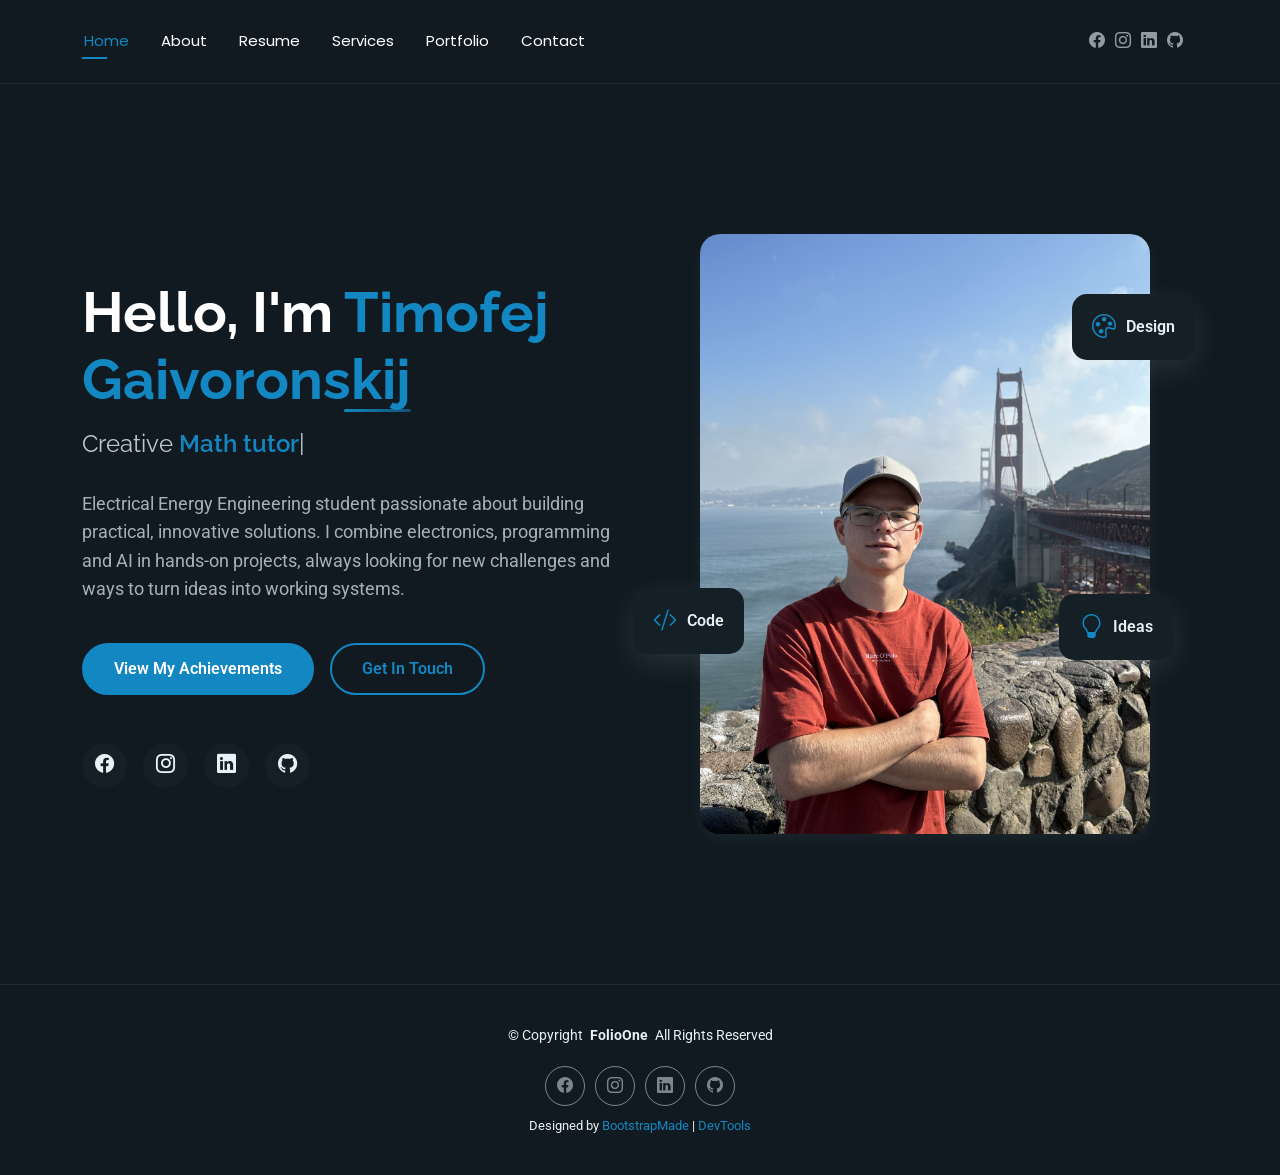
==== commit 035cd3b3: "Update portfolio profile content Co-authored-by: Copilot <223556219+Copilot@users.noreply.github.com" ====
--- a/index.html
+++ b/index.html
@@ -59,10 +59,10 @@
       </nav>
 
       <div class="header-social-links">
-        <a href="#" class="twitter"><i class="bi bi-twitter-x"></i></a>
-        <a href="#" class="facebook"><i class="bi bi-facebook"></i></a>
-        <a href="#" class="instagram"><i class="bi bi-instagram"></i></a>
-        <a href="#" class="linkedin"><i class="bi bi-linkedin"></i></a>
+        <a href="https://www.facebook.com/tyo_mych" class="facebook"><i class="bi bi-facebook"></i></a>
+        <a href="https://www.instagram.com/tyo_mych" class="instagram"><i class="bi bi-instagram"></i></a>
+        <a href="https://www.linkedin.com/in/timofej-gaivoronskij-1057ba276" class="linkedin"><i class="bi bi-linkedin"></i></a>
+        <a href="https://github.com/tyomachka" class="github"><i class="bi bi-github"></i></a>
       </div>
 
     </div>
@@ -78,25 +78,25 @@
         <div class="row gy-4 align-items-center">
           <div class="col-lg-6 order-2 order-lg-1">
             <div class="hero-content">
-              <h1 data-aos="fade-up" data-aos-delay="200">Hello, I'm <span class="highlight">Brandon Johnson</span></h1>
-              <h2 data-aos="fade-up" data-aos-delay="300">Creative <span class="typed" data-typed-items="UI/UX Designer, Web Developer, Digital Artist, Brand Strategist"></span></h2>
-              <p data-aos="fade-up" data-aos-delay="400">Lorem ipsum dolor sit amet, consectetur adipiscing elit. Sed do eiusmod tempor incididunt ut labore et dolore magna aliqua. Ut enim ad minim veniam, quis nostrud exercitation ullamco laboris nisi ut aliquip ex ea commodo consequat.</p>
+              <h1 data-aos="fade-up" data-aos-delay="200">Hello, I'm <span class="highlight">Timofej Gaivoronskij</span></h1>
+              <h2 data-aos="fade-up" data-aos-delay="300">Creative <span class="typed" data-typed-items="Math tutor, Electrical energy engineer, Developer, Vintage jeans seller"></span></h2>
+              <p data-aos="fade-up" data-aos-delay="400">Electrical Energy Engineering student passionate about building practical, innovative solutions. I combine electronics, programming and AI in hands-on projects, always looking for new challenges and ways to turn ideas into working systems.</p>
               <div class="hero-actions" data-aos="fade-up" data-aos-delay="500">
-                <a href="portfolio.html" class="btn btn-primary">View My Work</a>
+                <a href="portfolio.html" class="btn btn-primary">View My Achievements</a>
                 <a href="contact.html" class="btn btn-outline">Get In Touch</a>
               </div>
               <div class="social-links" data-aos="fade-up" data-aos-delay="600">
-                <a href="#"><i class="bi bi-twitter"></i></a>
-                <a href="#"><i class="bi bi-linkedin"></i></a>
-                <a href="#"><i class="bi bi-github"></i></a>
-                <a href="#"><i class="bi bi-dribbble"></i></a>
+                <a href="https://www.facebook.com/tyo_mych"><i class="bi bi-facebook"></i></a>
+                <a href="https://www.instagram.com/tyo_mych"><i class="bi bi-instagram"></i></a>
+                <a href="https://www.linkedin.com/in/timofej-gaivoronskij-1057ba276"><i class="bi bi-linkedin"></i></a>
+                <a href="https://github.com/tyomachka"><i class="bi bi-github"></i></a>
               </div>
             </div>
           </div>
           <div class="col-lg-6 order-1 order-lg-2">
             <div class="hero-image" data-aos="zoom-in" data-aos-delay="300">
               <div class="image-wrapper">
-                <img src="assets/img/profile/profile-square-11.webp" alt="Sarah Mitchell" class="img-fluid">
+                <img src="assets/img/profile/profile-square-11.webp" alt="Timofej Gaivoronskij" class="img-fluid">
                 <div class="floating-elements">
                   <div class="floating-card design" data-aos="fade-left" data-aos-delay="700">
                     <i class="bi bi-palette"></i>
@@ -129,10 +129,10 @@
         <p>© <span>Copyright</span> <strong class="px-1 sitename">FolioOne</strong> <span>All Rights Reserved<br></span></p>
       </div>
       <div class="social-links d-flex justify-content-center">
-        <a href=""><i class="bi bi-twitter-x"></i></a>
-        <a href=""><i class="bi bi-facebook"></i></a>
-        <a href=""><i class="bi bi-instagram"></i></a>
-        <a href=""><i class="bi bi-linkedin"></i></a>
+        <a href="https://www.facebook.com/tyo_mych"><i class="bi bi-facebook"></i></a>
+        <a href="https://www.instagram.com/tyo_mych"><i class="bi bi-instagram"></i></a>
+        <a href="https://www.linkedin.com/in/timofej-gaivoronskij-1057ba276"><i class="bi bi-linkedin"></i></a>
+        <a href="https://github.com/tyomachka"><i class="bi bi-github"></i></a>
       </div>
       <div class="credits">
         <!-- All the links in the footer should remain intact. -->
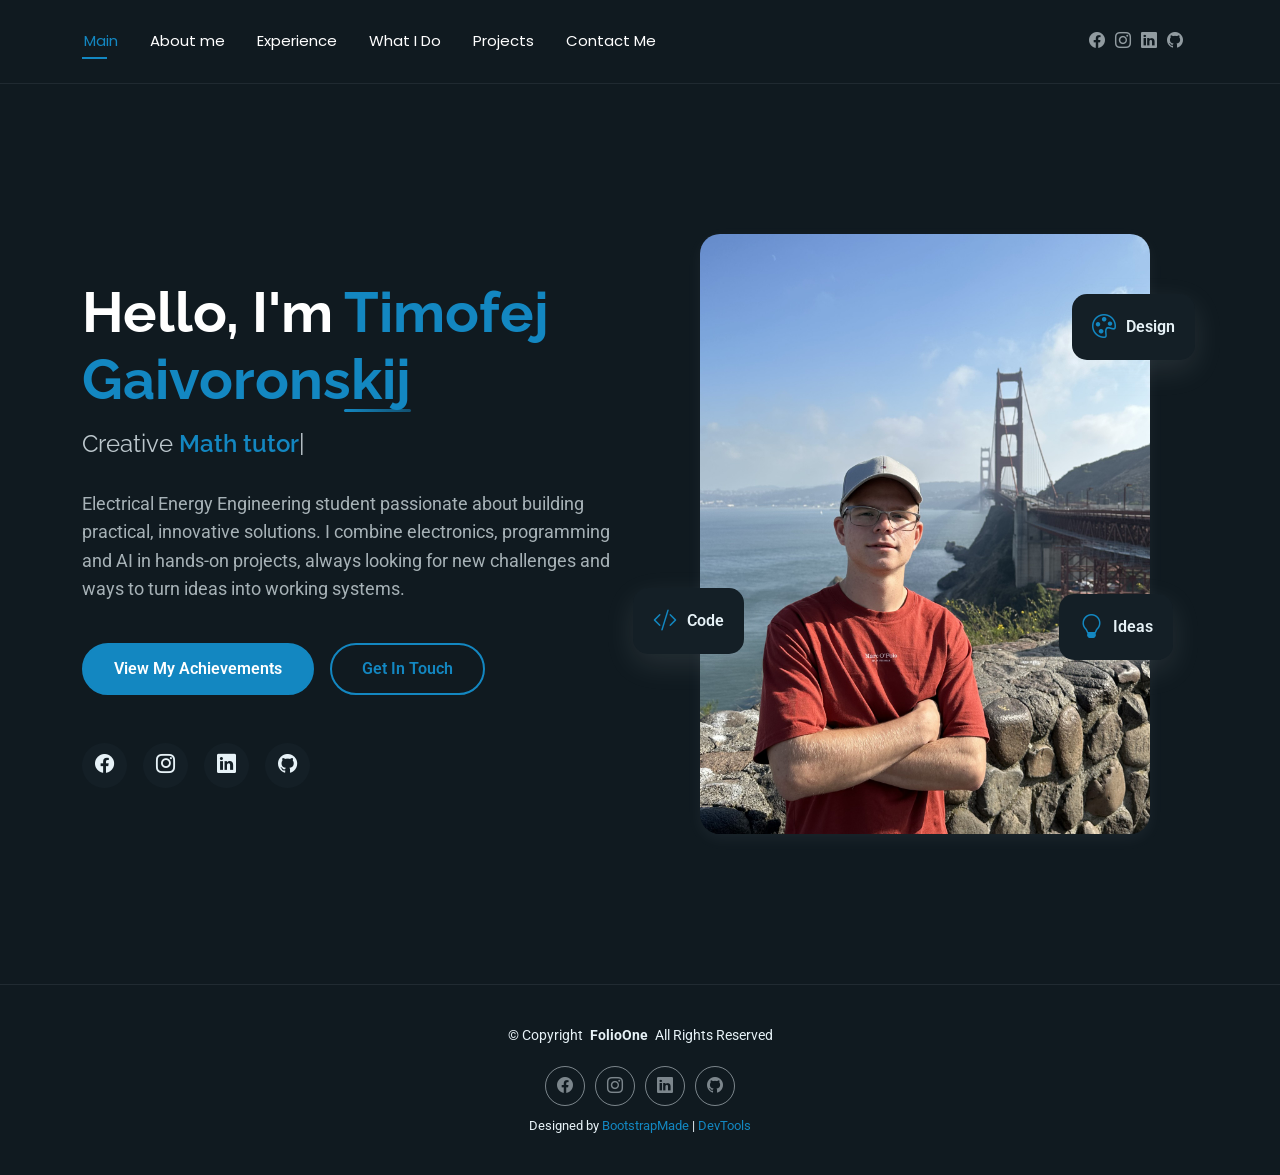
==== commit fed86e77: "finished updating Co-authored-by: Copilot <copilot@github.com>" ====
--- a/index.html
+++ b/index.html
@@ -4,9 +4,9 @@
 <head>
   <meta charset="utf-8">
   <meta content="width=device-width, initial-scale=1.0" name="viewport">
-  <title>Index - FolioOne Bootstrap Template</title>
-  <meta name="description" content="">
-  <meta name="keywords" content="">
+  <title>Mano CV</title>
+  <meta name="author" content="Timofej Gaivoronskij">
+  <meta name="description" content="Timofej Gaivoronskij CV puslapis">
 
   <!-- Favicons -->
   <link href="assets/img/favicon.png" rel="icon">
@@ -48,12 +48,12 @@
 
       <nav id="navmenu" class="navmenu">
         <ul>
-          <li><a href="index.html" class="active">Home</a></li>
-          <li><a href="about.html">About</a></li>
-          <li><a href="resume.html">Resume</a></li>
-          <li><a href="services.html">Services</a></li>
-          <li><a href="portfolio.html">Portfolio</a></li>
-          <li><a href="contact.html">Contact</a></li>
+          <li><a href="index.html" class="active">Main</a></li>
+          <li><a href="about.html">About me</a></li>
+          <li><a href="resume.html">Experience</a></li>
+          <li><a href="services.html">What I Do</a></li>
+          <li><a href="portfolio.html">Projects</a></li>
+          <li><a href="contact.html">Contact Me</a></li>
         </ul>
         <i class="mobile-nav-toggle d-xl-none bi bi-list"></i>
       </nav>
@@ -79,7 +79,7 @@
           <div class="col-lg-6 order-2 order-lg-1">
             <div class="hero-content">
               <h1 data-aos="fade-up" data-aos-delay="200">Hello, I'm <span class="highlight">Timofej Gaivoronskij</span></h1>
-              <h2 data-aos="fade-up" data-aos-delay="300">Creative <span class="typed" data-typed-items="Math tutor, Electrical energy engineer, Developer, Vintage jeans seller"></span></h2>
+              <h2 data-aos="fade-up" data-aos-delay="300">Creative <span class="typed" data-typed-items="Math tutor, Electrical energy engineer, Developer"></span></h2>
               <p data-aos="fade-up" data-aos-delay="400">Electrical Energy Engineering student passionate about building practical, innovative solutions. I combine electronics, programming and AI in hands-on projects, always looking for new challenges and ways to turn ideas into working systems.</p>
               <div class="hero-actions" data-aos="fade-up" data-aos-delay="500">
                 <a href="portfolio.html" class="btn btn-primary">View My Achievements</a>
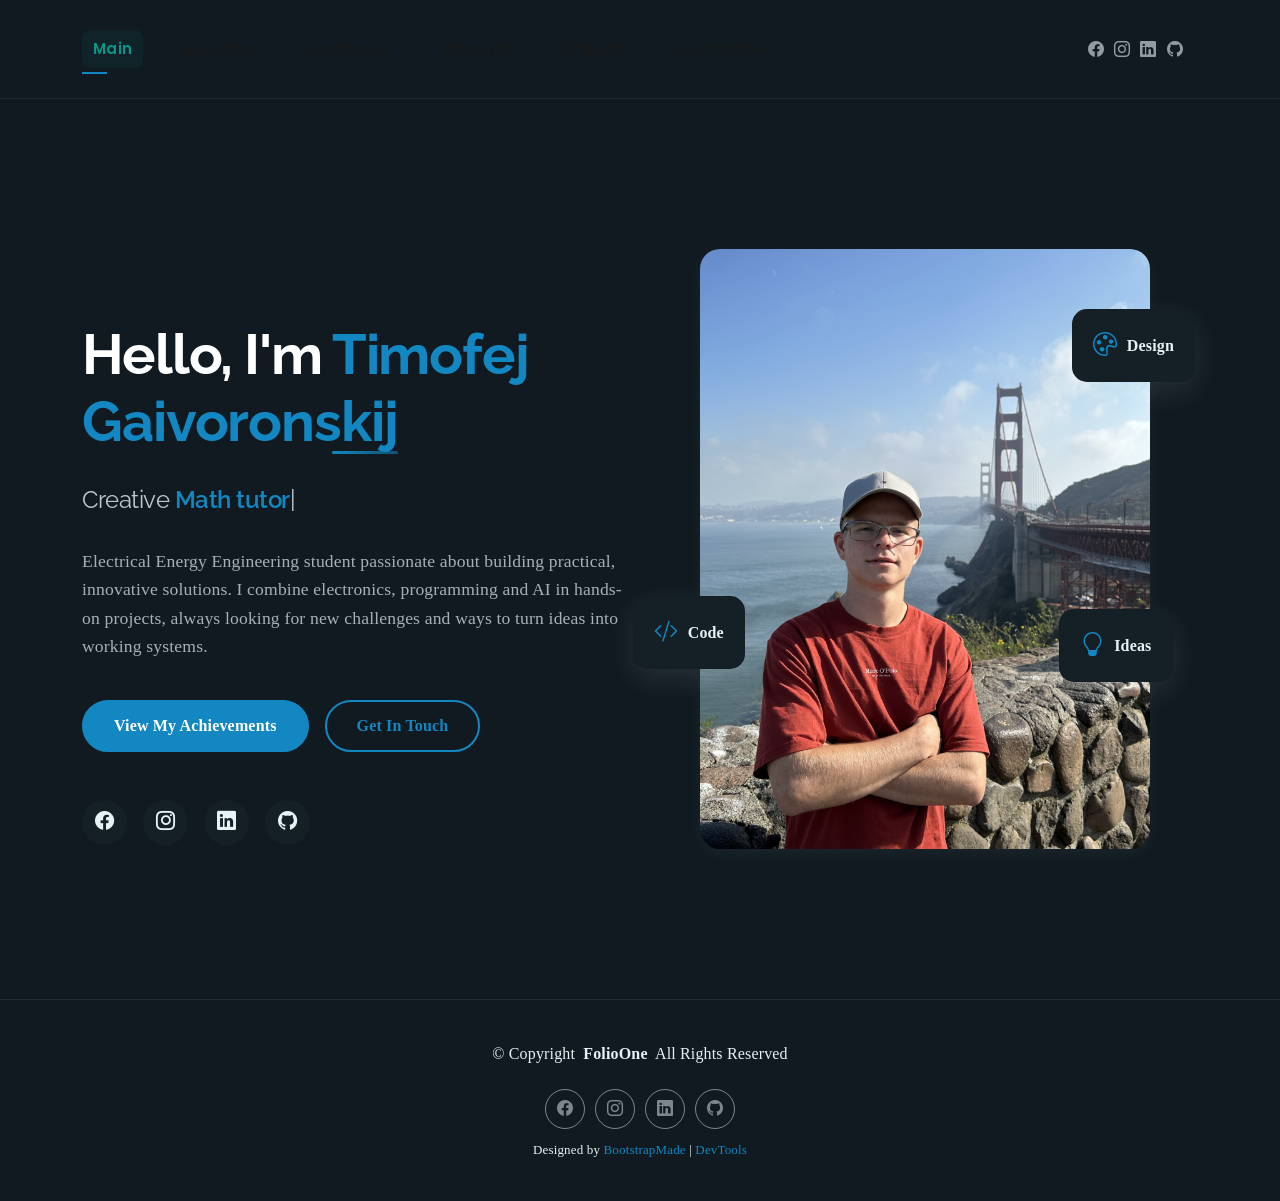
==== commit 4ff73ade: "Improve readability and contrast" ====
--- a/index.html
+++ b/index.html
@@ -26,6 +26,7 @@
 
   <!-- Main CSS File -->
   <link href="assets/css/main.css" rel="stylesheet">
+  <link href="assets/css/custom.css" rel="stylesheet">
 
   <!-- =======================================================
   * Template Name: FolioOne
@@ -42,7 +43,7 @@
     <div class="container position-relative d-flex align-items-center justify-content-between">
 
       <!-- <a href="index.html" class="logo d-flex align-items-center me-auto me-xl-0">
-      <img src="assets/img/logo.webp" alt="">
+      <img src="assets/img/logo.webp" alt="FolioOne logo">
       <h1 class="sitename">FolioOne</h1> 
     </a> -->
 
--- a/assets/css/custom.css
+++ b/assets/css/custom.css
@@ -0,0 +1,224 @@
+# 2
+@import url('https://fonts.googleapis.com/css2?family=Poppins:wght@400;500;600;700&family=Libre+Baskerville:wght@400;700&display=swap');
+
+:root {
+  --body-font: "Poppins", "Segoe UI", Arial, sans-serif;
+  --heading-font: "Libre Baskerville", Georgia, serif;
+  --text-color: #1d1d1d;
+  --muted-text: #2f2f2f;
+  --heading-color: #111111;
+}
+
+body {
+  font-family: var(--body-font);
+  color: var(--text-color);
+  line-height: 1.7;
+  letter-spacing: 0.01em;
+}
+
+h1, h2, h3, h4, h5, h6 {
+  font-family: var(--heading-font);
+  color: var(--heading-color);
+  line-height: 1.3;
+  margin-top: 1.2em;
+  margin-bottom: 0.6em;
+  letter-spacing: -0.02em;
+}
+
+h1 {
+  font-size: 2.5rem;
+  font-weight: 700;
+}
+
+h2 {
+  font-size: 2rem;
+  font-weight: 700;
+}
+
+h3 {
+  font-size: 1.6rem;
+  font-weight: 700;
+}
+
+h4 {
+  font-size: 1.3rem;
+  font-weight: 700;
+}
+
+h5 {
+  font-size: 1.1rem;
+  font-weight: 600;
+}
+
+h6 {
+  font-size: 1rem;
+  font-weight: 600;
+}
+
+p {
+  font-family: var(--body-font);
+  font-size: 1rem;
+  line-height: 1.8;
+  color: var(--muted-text);
+  margin-bottom: 1rem;
+}
+
+p strong,
+p b {
+  color: var(--text-color);
+  font-weight: 600;
+}
+
+.section-title h2,
+.section-title h3,
+.hero-content h1 {
+  color: var(--heading-color);
+}
+
+.article-content p,
+.about-content p,
+.resume-item p,
+.portfolio-item p,
+.contact-section p {
+  color: var(--muted-text);
+}
+
+# 4
+main section,
+article,
+.portfolio-item,
+.resume-item,
+.service-item,
+.contact-item,
+.card {
+  margin: 20px 0;
+  box-shadow: 0 4px 14px rgba(17, 24, 39, 0.06);
+}
+
+# 5
+# 6
+.progress {
+  height: 12px;
+  background: #dfe4ea;
+  border-radius: 999px;
+  overflow: hidden;
+  margin-bottom: 18px;
+}
+
+.progress-bar {
+  background: linear-gradient(90deg, #0f766e, #14b8a6);
+  border-radius: 999px;
+  box-shadow: inset 0 0 0 1px rgba(255, 255, 255, 0.2);
+}
+
+.floating-card {
+  background: rgba(255, 255, 255, 0.96);
+  border: 1px solid rgba(17, 24, 39, 0.08);
+  box-shadow: 0 8px 18px rgba(17, 24, 39, 0.08);
+}
+
+.floating-card.design {
+  background: #ecfeff;
+}
+
+.floating-card.code {
+  background: #f3f4f6;
+}
+
+.floating-card.creativity {
+  background: #f0fdf4;
+}
+
+
+
+
+
+
+# 3
+.btn {
+  border-radius: 999px;
+  padding: 0.8rem 1.5rem;
+  font-weight: 600;
+  transition: all 0.25s ease;
+  box-shadow: none;
+}
+
+.btn:hover {
+  transform: translateY(-2px);
+  box-shadow: 0 8px 20px rgba(17, 24, 39, 0.12);
+}
+
+.btn:active {
+  transform: translateY(0);
+  box-shadow: none;
+}
+
+.btn-primary {
+  background-color: #111827;
+  border-color: #111827;
+  color: #ffffff;
+}
+
+.btn-primary:hover {
+  background-color: #1f2937;
+  border-color: #1f2937;
+  color: #ffffff;
+}
+
+.btn-outline {
+  background-color: transparent;
+  border: 1px solid #111827;
+  color: #111827;
+}
+
+.btn-outline:hover {
+  background-color: #111827;
+  color: #ffffff;
+}
+
+
+a {
+  transition: color 0.2s ease, opacity 0.2s ease;
+}
+
+.navmenu a,
+.header-social-links a,
+.social-links a {
+  color: #1a1a1a;
+  text-decoration: none;
+}
+
+.navmenu a:hover,
+.header-social-links a:hover,
+.social-links a:hover {
+  color: #0d9488;
+  opacity: 1;
+}
+
+.navmenu a:active,
+.header-social-links a:active,
+.social-links a:active {
+  color: #0f766e;
+}
+
+.navmenu a.active {
+  color: #0d9488;
+  font-weight: 600;
+}
+
+
+.navmenu ul li a,
+.btn,
+.header-social-links a,
+.social-links a {
+  border-radius: 8px;
+}
+
+.navmenu ul li a {
+  padding: 0.4rem 0.7rem;
+}
+
+.navmenu ul li a:hover,
+.navmenu ul li a.active {
+  background-color: rgba(13, 148, 136, 0.08);
+}
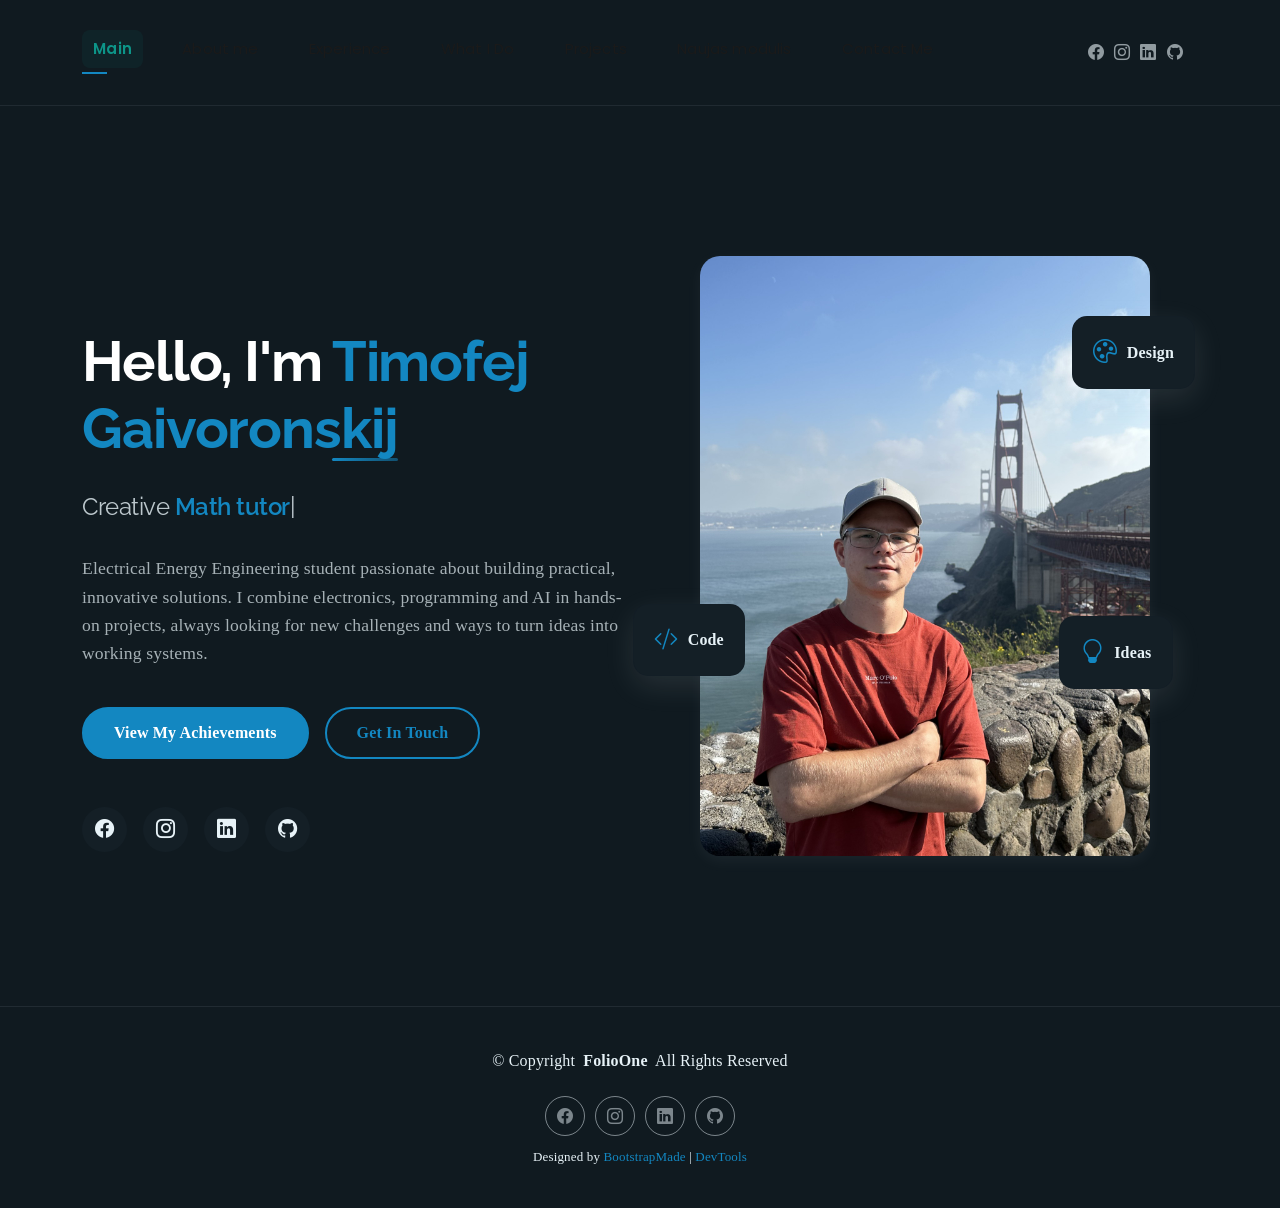
==== commit b92c1859: "10 ir 11 labai Co-authored-by: Copilot <copilot@github.com>" ====
--- a/index.html
+++ b/index.html
@@ -54,6 +54,7 @@
           <li><a href="resume.html">Experience</a></li>
           <li><a href="services.html">What I Do</a></li>
           <li><a href="portfolio.html">Projects</a></li>
+          <li><a href="LD_10.html">Naujas modulis</a></li>
           <li><a href="contact.html">Contact Me</a></li>
         </ul>
         <i class="mobile-nav-toggle d-xl-none bi bi-list"></i>
--- a/assets/css/custom.css
+++ b/assets/css/custom.css
@@ -81,6 +81,66 @@
 .portfolio-item p,
 .contact-section p {
   color: var(--muted-text);
+}
+
+# 1 pap
+ul,
+ol {
+  margin: 1rem 0 1.5rem;
+  padding-left: 1.4rem;
+}
+
+ul {
+  list-style: disc;
+}
+
+ol {
+  list-style: decimal;
+}
+
+ul li,
+ol li {
+  margin-bottom: 0.45rem;
+}
+
+ul ul,
+ol ul,
+ul ol,
+ol ol {
+  margin-top: 0.4rem;
+  margin-bottom: 0.5rem;
+}
+
+# 2 pap
+table {
+  width: 100%;
+  border-collapse: collapse;
+  margin-bottom: 2rem;
+}
+
+table thead th {
+  background: rgba(255, 255, 255, 0.03);
+  color: #ffffff;
+  text-align: left;
+  padding: 0.85rem 0.9rem;
+  border-bottom: 1px solid rgba(255, 255, 255, 0.15);
+  font-weight: 600;
+}
+
+table tbody td {
+  padding: 0.9rem 0.9rem;
+  text-align: left;
+  vertical-align: top;
+  border-bottom: 1px solid rgba(255, 255, 255, 0.08);
+  color: #e5e7eb;
+}
+
+table tbody tr:nth-child(even) {
+  background: rgba(255, 255, 255, 0.01);
+}
+
+table tbody tr:hover {
+  background: rgba(255, 255, 255, 0.02);
 }
 
 # 4
@@ -222,3 +282,421 @@
 .navmenu ul li a.active {
   background-color: rgba(13, 148, 136, 0.08);
 }
+
+.ld10-page .skills-module {
+  padding: 64px 0;
+}
+
+.ld10-page .skills-module .section-title {
+  text-align: center;
+  margin-bottom: 32px;
+}
+
+.ld10-page .skill-summary {
+  display: grid;
+  grid-template-columns: repeat(3, minmax(0, 1fr));
+  gap: 18px;
+  margin-bottom: 28px;
+}
+
+.ld10-page .skill-summary-card {
+  display: flex;
+  min-height: 150px;
+  flex-direction: column;
+  justify-content: center;
+  gap: 7px;
+  padding: 22px 24px;
+  border: 1px solid #e2e9ec;
+  border-radius: 16px;
+  background: linear-gradient(145deg, #fff, #f4faf9);
+  box-shadow: 0 8px 22px rgba(17, 24, 39, 0.06);
+}
+
+.ld10-page .skill-summary-label {
+  color: #52616b;
+  font-size: 0.85rem;
+  font-weight: 600;
+}
+
+.ld10-page .skill-summary-card strong {
+  color: #0f766e;
+  font-family: var(--heading-font);
+  font-size: clamp(1.5rem, 3vw, 2rem);
+  line-height: 1.2;
+}
+
+.ld10-page .skill-summary-card strong small {
+  font-family: var(--body-font);
+  font-size: 0.9rem;
+}
+
+.ld10-page .skill-summary-note {
+  color: #6b7780;
+  font-size: 0.8rem;
+}
+
+.ld10-page .skill-rank-card strong {
+  font-family: var(--body-font);
+  font-size: clamp(1.2rem, 2.5vw, 1.65rem);
+}
+
+.ld10-page .skill-level-progress {
+  margin-bottom: 30px;
+  padding: 22px 24px;
+  border: 1px solid #e2e9ec;
+  border-radius: 16px;
+  background: #fff;
+  box-shadow: 0 8px 22px rgba(17, 24, 39, 0.05);
+}
+
+.ld10-page .skill-level-progress-heading {
+  display: flex;
+  align-items: center;
+  justify-content: space-between;
+  gap: 18px;
+  margin-bottom: 16px;
+}
+
+.ld10-page .skill-level-progress-heading h3 {
+  margin: 0 0 5px;
+  font-family: var(--body-font);
+  font-size: 1.05rem;
+  font-weight: 700;
+}
+
+.ld10-page .skill-level-progress-heading p {
+  margin: 0;
+  color: #64727b;
+  font-size: 0.85rem;
+}
+
+.ld10-page .skill-level-progress-heading > strong {
+  color: #0f766e;
+  font-size: 1.1rem;
+  white-space: nowrap;
+}
+
+.ld10-page .skill-level-track {
+  height: 14px;
+  overflow: hidden;
+  border-radius: 999px;
+  background: #e4ecee;
+}
+
+.ld10-page .skill-level-fill {
+  display: block;
+  height: 100%;
+  border-radius: inherit;
+  background: linear-gradient(90deg, #0f766e, #2dd4bf);
+}
+
+.ld10-page .skill-level-scale {
+  display: flex;
+  justify-content: space-between;
+  gap: 12px;
+  margin-top: 8px;
+  color: #6b7780;
+  font-size: 0.75rem;
+}
+
+.ld10-page .skill-statistics {
+  margin-bottom: 30px;
+}
+
+.ld10-page .skill-statistics-heading {
+  margin-bottom: 14px;
+}
+
+.ld10-page .skill-statistics-heading h3 {
+  margin: 0 0 4px;
+  font-family: var(--body-font);
+  font-size: 1.1rem;
+  font-weight: 700;
+}
+
+.ld10-page .skill-statistics-heading p {
+  margin: 0;
+  color: #52616b;
+  font-size: 0.85rem;
+}
+
+.ld10-page .skill-statistics-grid {
+  display: grid;
+  grid-template-columns: repeat(3, minmax(0, 1fr));
+  gap: 16px;
+}
+
+.ld10-page .skill-stat-card {
+  display: flex;
+  min-height: 112px;
+  flex-direction: column;
+  justify-content: center;
+  gap: 5px;
+  padding: 18px 22px;
+  border: 1px solid #e2e9ec;
+  border-radius: 14px;
+  background: #fff;
+  box-shadow: 0 6px 18px rgba(17, 24, 39, 0.05);
+}
+
+.ld10-page .skill-stat-label {
+  color: #52616b;
+  font-size: 0.85rem;
+}
+
+.ld10-page .skill-stat-card strong {
+  color: #0f766e;
+  font-size: 1.8rem;
+  line-height: 1.2;
+}
+
+.ld10-page .skill-stat-card strong small {
+  margin-left: 2px;
+  font-size: 1rem;
+}
+
+.ld10-page .skill-board {
+  display: grid;
+  grid-template-columns: repeat(3, minmax(0, 1fr));
+  gap: 22px;
+  align-items: start;
+}
+
+.ld10-page .skill-column {
+  min-width: 0;
+  padding: 20px;
+  border: 1px solid #e5e7eb;
+  border-radius: 16px;
+  background: #f8fafc;
+}
+
+.ld10-page .skill-column-heading {
+  display: flex;
+  align-items: center;
+  justify-content: space-between;
+  gap: 10px;
+  margin-bottom: 16px;
+  padding-bottom: 12px;
+  border-bottom: 2px solid #dbe4e8;
+}
+
+.ld10-page .skill-column-heading h3 {
+  margin: 0;
+  font-family: var(--body-font);
+  font-size: 1.1rem;
+  font-weight: 700;
+}
+
+.ld10-page .skill-column-heading span {
+  color: #52616b;
+  font-size: 0.8rem;
+}
+
+.ld10-page .skill-card {
+  margin: 0 0 14px;
+  padding: 17px;
+  border: 1px solid #e7ecef;
+  border-radius: 12px;
+  background: #fff;
+  box-shadow: 0 5px 16px rgba(17, 24, 39, 0.06);
+}
+
+.ld10-page .skill-card:last-child {
+  margin-bottom: 0;
+}
+
+.ld10-page .skill-card-top {
+  display: flex;
+  align-items: center;
+  justify-content: space-between;
+  gap: 8px;
+  margin-bottom: 10px;
+}
+
+.ld10-page .skill-status,
+.ld10-page .skill-xp {
+  display: inline-flex;
+  align-items: center;
+  border-radius: 999px;
+  padding: 4px 10px;
+  font-size: 0.75rem;
+  font-weight: 600;
+}
+
+.ld10-page .skill-status { background: #e8eef2; color: #40515c; }
+.ld10-page .skill-xp { background: #e6f5f2; color: #087568; white-space: nowrap; }
+.ld10-page .learning .skill-status { background: #fff3d6; color: #8a5a00; }
+.ld10-page .completed .skill-status { background: #e4f5e9; color: #21733b; }
+
+.ld10-page .skill-card h4 {
+  margin: 0 0 7px;
+  font-family: var(--body-font);
+  font-size: 1rem;
+  font-weight: 700;
+}
+
+.ld10-page .skill-card p {
+  margin: 0;
+  color: #52616b;
+  font-size: 0.88rem;
+  line-height: 1.55;
+}
+
+@media (max-width: 991px) {
+  .ld10-page .skill-board { grid-template-columns: repeat(2, minmax(0, 1fr)); }
+}
+
+@media (max-width: 575px) {
+  .ld10-page .skill-summary { grid-template-columns: 1fr; }
+  .ld10-page .skill-statistics-grid { grid-template-columns: 1fr; }
+  .ld10-page .skill-level-progress-heading { align-items: flex-start; flex-direction: column; }
+  .ld10-page .skill-level-scale { font-size: 0.68rem; }
+  .ld10-page .skill-board { grid-template-columns: 1fr; }
+  .ld10-page .skill-column { padding: 16px; }
+}
+
+.services.section {
+  position: relative;
+  isolation: isolate;
+  overflow: hidden;
+  background: linear-gradient(-45deg, #d9f3ee, #e8eefb, #f8e8dc, #d8edf4);
+  background-size: 350% 350%;
+  animation: services-gradient-shift 18s ease infinite;
+}
+
+.services.section > .container {
+  position: relative;
+  z-index: 1;
+}
+
+@keyframes services-gradient-shift {
+  0% { background-position: 0% 50%; }
+  50% { background-position: 100% 50%; }
+  100% { background-position: 0% 50%; }
+}
+
+.about.section {
+  position: relative;
+  isolation: isolate;
+}
+
+.about.section::before,
+.about.section::after {
+  position: absolute;
+  z-index: 0;
+  display: block;
+  content: "";
+  pointer-events: none;
+}
+
+.about.section > .container {
+  position: relative;
+  z-index: 1;
+}
+
+.about.section::before {
+  top: 150px;
+  right: 7%;
+  width: 54px;
+  height: 54px;
+  border: 3px solid rgba(15, 118, 110, 0.32);
+  border-radius: 50%;
+  animation: about-shape-float 7s ease-in-out infinite;
+}
+
+.about.section::after {
+  bottom: 80px;
+  left: 6%;
+  width: 0;
+  height: 0;
+  border-right: 30px solid transparent;
+  border-bottom: 52px solid rgba(13, 148, 136, 0.2);
+  border-left: 30px solid transparent;
+  animation: about-shape-drift 9s ease-in-out infinite;
+}
+
+@keyframes about-shape-float {
+  0%, 100% { transform: translateY(0) scale(1); }
+  50% { transform: translateY(-18px) scale(1.08); }
+}
+
+@keyframes about-shape-drift {
+  0%, 100% { transform: translate(0, 0) rotate(0deg); }
+  50% { transform: translate(12px, -16px) rotate(18deg); }
+}
+
+@media (prefers-reduced-motion: reduce) {
+  .services.section,
+  .about.section::before,
+  .about.section::after {
+    animation: none;
+  }
+}
+
+.contact-js-form .form-label {
+  margin-bottom: 4px;
+  font-size: 0.9rem;
+  font-weight: 500;
+  display: block;
+}
+
+.contact-js-form .invalid-feedback {
+  display: block;
+  font-size: 0.85rem;
+}
+
+.contact-js-form .form-control.is-invalid {
+  border-color: #dc2626;
+  border-width: 2px;
+}
+
+.contact-js-form .form-buttons {
+  display: flex;
+  justify-content: center;
+  gap: 12px;
+  flex-wrap: wrap;
+}
+
+.contact-js-form .btn:disabled {
+  opacity: 0.5;
+  cursor: not-allowed;
+}
+
+.contact-js-form .btn-clear {
+  background: transparent;
+  border: 2px solid #0f766e;
+  color: #0f766e;
+}
+
+.contact .contact-form {
+  height: auto;
+}
+
+.contact .contact-form .form-result {
+  display: none;
+  margin-top: 24px;
+  padding: 16px 20px;
+  border-radius: 8px;
+  background: #d1fae5;
+  border-left: 4px solid #0f766e;
+  text-align: left;
+}
+
+.contact .contact-form .form-result.visible {
+  display: block;
+}
+
+.contact .contact-form .form-result p {
+  margin: 0 0 6px;
+  color: #134e4a;
+}
+
+.skills-module h2,
+.skills-module h3,
+.skills-module h4 {
+  color: #17252d;
+}
+
+.skills-module .skill-summary-card strong {
+  color: #0f766e;
+}
